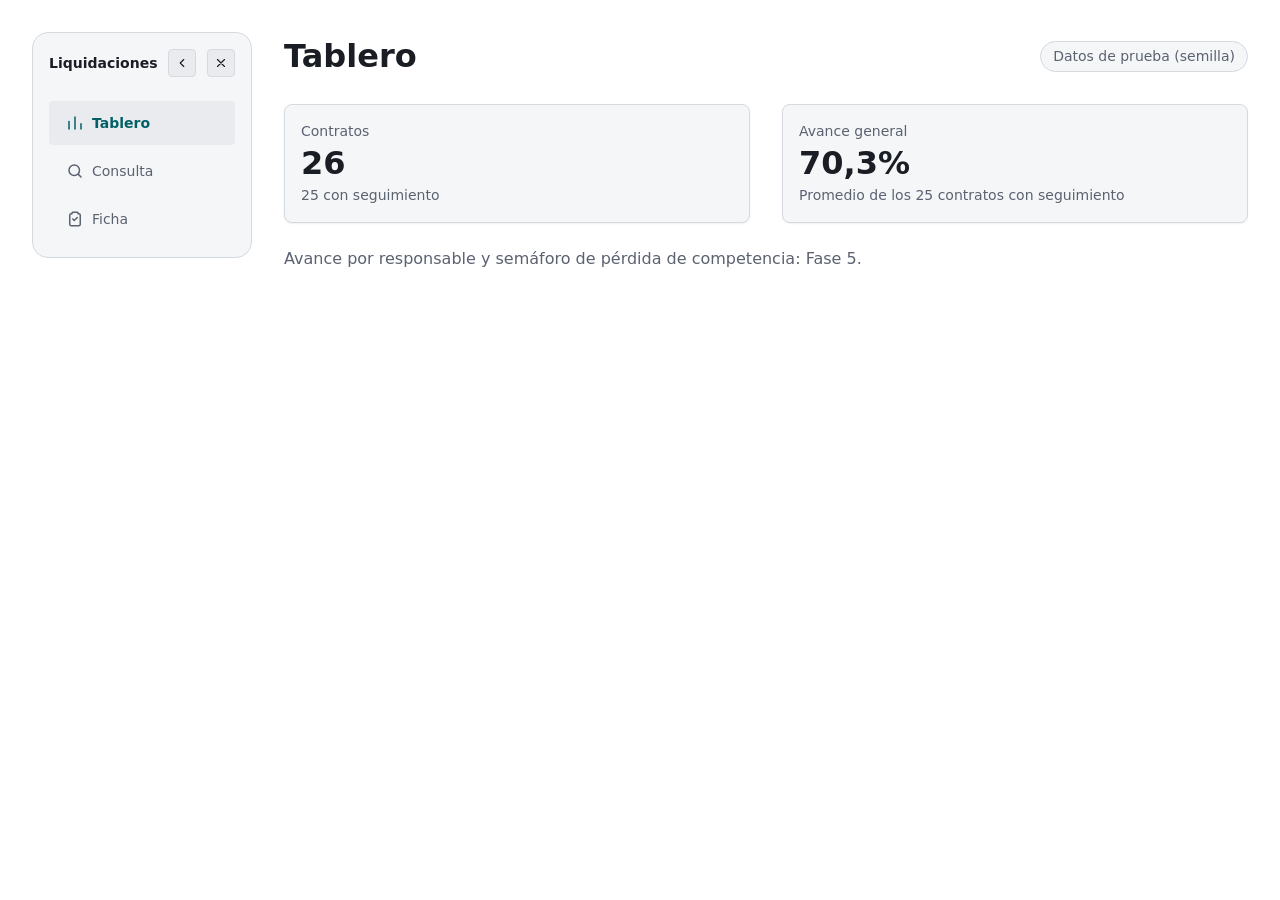
==== src/index.html @ 9b4ebb6b "Liquidaciones_ESAP: phase 4 - editable contract sheet (steps, alerts, dates, log, undo toasts, autos" ====
<!doctype html>
<html lang="es">
<head>
<meta charset="utf-8">
<meta name="viewport" content="width=device-width, initial-scale=1">
<title>Liquidaciones ESAP</title>
<link rel="icon" href="data:,">
<!-- Tokens base (siempre los 3) + estilo activo + tokens de componente -->
<link rel="stylesheet" href="tokens/primitive.css">
<link rel="stylesheet" href="tokens/semantic.css">
<link rel="stylesheet" href="tokens/accessibility.css">
<link id="style-link" rel="stylesheet" href="styles/minimalista-corporativo.css">
<link rel="stylesheet" href="components/sidebar/sidebar.tokens.css">
<link rel="stylesheet" href="components/button/button.tokens.css">
<link rel="stylesheet" href="components/toast/toast.tokens.css">
<link rel="stylesheet" href="components/dropdown/dropdown.tokens.css">
<link rel="stylesheet" href="components/stepper/stepper.tokens.css">
<link rel="stylesheet" href="components/datepicker/datepicker.tokens.css">
<link rel="stylesheet" href="styles/app.css">
<script type="module" src="js/app.js"></script>
</head>
<body>
<div class="app">
  <ds-sidebar brand="Liquidaciones">
    <a href="#/tablero" data-route="tablero"><svg viewBox="0 0 24 24" fill="none" stroke="currentColor" stroke-width="2" stroke-linecap="round" stroke-linejoin="round" aria-hidden="true"><path d="M4 20V10M12 20V4M20 20v-7"/></svg>Tablero</a>
    <a href="#/consulta" data-route="consulta"><svg viewBox="0 0 24 24" fill="none" stroke="currentColor" stroke-width="2" stroke-linecap="round" stroke-linejoin="round" aria-hidden="true"><circle cx="11" cy="11" r="7"/><path d="M20 20l-3.5-3.5"/></svg>Consulta</a>
    <a href="#/ficha" data-route="ficha"><svg viewBox="0 0 24 24" fill="none" stroke="currentColor" stroke-width="2" stroke-linecap="round" stroke-linejoin="round" aria-hidden="true"><path d="M9 3h6a1 1 0 0 1 1 1v1h1a2 2 0 0 1 2 2v12a2 2 0 0 1-2 2H7a2 2 0 0 1-2-2V7a2 2 0 0 1 2-2h1V4a1 1 0 0 1 1-1z"/><path d="M9 12l2 2 4-4"/></svg>Ficha</a>
  </ds-sidebar>
  <main class="main">
    <header class="page-head">
      <h1 id="page-title">Liquidaciones ESAP</h1>
      <span class="badge" id="data-source" title="Origen de los datos mostrados"></span>
    </header>
    <section id="view" aria-live="polite"></section>
  </main>
</div>
<div class="toast-stack" id="toast-stack"></div>
</body>
</html>
---- src/tokens/primitive.css ----
/**
 * Tokens PRIMITIVE — únicos valores crudos (px/rem) de Spacing, Layout y Motion.
 * Nada fuera de este archivo escribe un número sin token (docs/05_BACKEND.md §1.1).
 * Fuente: docs/referencias/Sistema_Espaciado_UI_Metodologia_Maestra.md §1.2 (Spacing)
 *         docs/referencias/Sistema_Maquetado_UI_Layout_System.md §4.1 / §19 (Layout)
 * Motion no viene de ningún .md de referencia (ninguno lo cubre) — agregado en
 * la auditoría de la Fase 6 al encontrar transiciones/transforms sin token en
 * button.core.js (docs/05_BACKEND.md §10).
 */
:root {
  /* Spacing — escala base 4/8px */
  --space-0: 0;
  --space-1: 0.25rem;  /* 4px */
  --space-2: 0.5rem;   /* 8px */
  --space-3: 0.75rem;  /* 12px */
  --space-4: 1rem;     /* 16px */
  --space-5: 1.5rem;   /* 24px */
  --space-6: 2rem;     /* 32px */
  --space-7: 2.5rem;   /* 40px */
  --space-8: 3rem;     /* 48px */
  --space-9: 4rem;     /* 64px */
  --space-10: 5rem;    /* 80px */
  --space-11: 6rem;    /* 96px */
  --space-12: 8rem;    /* 128px */

  /* Layout — containers */
  --container-xs: 480px;
  --container-sm: 640px;
  --container-md: 768px;
  --container-lg: 1024px;
  --container-xl: 1280px;
  --container-2xl: 1440px;
  --container-fluid: 100%;

  /* Layout — pila de apilamiento (z-index) */
  --layer-base: 0;
  --layer-sticky: 100;
  --layer-dropdown: 200;
  --layer-drawer: 300;
  --layer-modal: 400;
  --layer-toast: 500;

  /* Motion — duración/easing de transición y transforms de interacción,
     estructural (igual en los 3 estilos, no es parte de la capa visual) */
  --motion-duration-fast: 150ms;
  --motion-duration-slow: 250ms;  /* transición de layout (ej. colapso de un panel), no de feedback de interacción — agregada en la Fase 11 al portar Stepper */
  --motion-easing-standard: ease;
  --transform-hover-lift: translateY(-2px);
  --transform-active-press: scale(.97);
}

/*
 * Accesibilidad de movimiento: si la persona pidió menos movimiento en el
 * sistema operativo, los transforms de interacción se anulan (la duración
 * también baja a un valor casi nulo, no se elimina la transición completa
 * para no romper que otras propiedades sigan animando color/sombra).
 */
@media (prefers-reduced-motion: reduce) {
  :root {
    --motion-duration-fast: 1ms;
    --motion-duration-slow: 1ms;
    --transform-hover-lift: none;
    --transform-active-press: none;
  }
}

/*
 * Breakpoints de referencia (NO son custom properties — ver docs/05_BACKEND.md §5:
 * var() no funciona dentro de la condición de un @media):
 *   sm = 640px · md = 768px · lg = 1024px · xl = 1280px · 2xl = 1440px
 */
---- src/tokens/accessibility.css ----
/**
 * Tokens ACCESSIBILITY — mínimos compartidos por Spacing y Layout.
 * Fuente: docs/referencias/Sistema_Espaciado_UI_Metodologia_Maestra.md §6.1 / §6.2 / §6.3.
 */
:root {
  --target-size-min: 1.5rem;      /* 24px — WCAG 2.2 AA (Minimum) */
  --target-size-comfort: 2.75rem; /* 44px — WCAG AAA (Enhanced) */

  --interactive-gap-min: 0.5rem;  /* 8px */
  --interactive-gap: 0.75rem;     /* 12px */

  --focus-offset-sm: 0.125rem;    /* 2px */
  --focus-offset-md: 0.25rem;     /* 4px */
}
---- src/styles/minimalista-corporativo.css ----
/**
 * Estilo: Minimalista-corporativo.
 * Capa de tokens VISUALES (Fase 3) — no toca el Core (Fase 2) ni los tokens
 * estructurales (docs/05_BACKEND.md). Redefine el mismo set semántico que
 * los otros 2 estilos; se activa cargando este archivo en vez de otro.
 * Contraste verificado (docs/05_BACKEND.md §7): texto normal 16.88:1 sobre
 * --color-bg y 15.61:1 sobre --color-surface (ambos ≥ 7:1 AAA).
 */
:root {
  /* Color */
  --color-bg: #FFFFFF;
  --color-surface: #F5F6F8;
  --color-surface-alt: #E9EBEF;
  --color-border: #D5D9E0;
  --color-text: #1A1D23;
  --color-text-muted: #5B6270;
  /* Oscurecido de #03787c a #026064 en la auditoría Fase 6 — el original
     daba 5.27:1 con accent-text blanco (pasa AA 4.5:1, no pasa nuestro
     propio umbral de 7:1, 05_BACKEND.md §7). #026064 da 7.34:1. */
  --color-accent: #026064;
  --color-accent-text: #FFFFFF;
  --color-focus: #026064;

  /* Tipografía */
  --font-family-base: Inter, system-ui, sans-serif;
  --font-family-heading: Inter, system-ui, sans-serif;
  --font-size-sm: 0.875rem;
  --font-size-md: 1rem;
  --font-size-lg: 1.25rem;
  --font-size-xl: 2rem;
  --font-weight-regular: 400;
  --font-weight-medium: 500;
  --font-weight-bold: 700;
  --line-height-base: 1.5;

  /* Radios — chicos, formales */
  --radius-sm: 4px;
  --radius-md: 8px;
  --radius-lg: 16px;
  --radius-full: 9999px;

  /* Sombras — planas, sutiles */
  --shadow-sm: 0 1px 2px rgba(0, 0, 0, .06);
  --shadow-md: 0 4px 12px rgba(0, 0, 0, .08);
  --shadow-lg: 0 12px 32px rgba(0, 0, 0, .12);

  /* Glass — no aplica en este estilo */
  --surface-blur: 0;
}
---- src/components/sidebar/sidebar.tokens.css ----
/**
 * Tokens de componente — Sidebar (docs/05_BACKEND.md §1.3).
 * Capa ESTRUCTURAL — var() sobre tokens/semantic.css, salvo un grupo de
 * dimensiones propias del componente sin equivalente en la escala
 * compartida (mismo criterio que --toast-max-width de la Fase 10):
 * --sidebar-width-expanded/collapsed y los tamaños de ícono. Nombrados por
 * los 2 estados reales que este componente porta (expandido/colapsado),
 * no como el ejemplo ilustrativo `sidebar-width-sm/md/lg` que aparece en
 * §1.3 — este Sidebar no tiene 3 anchos, tiene 2 estados con un ancho cada
 * uno. El color/blur/sombra vienen de la capa VISUAL (src/styles/*.css) vía
 * sidebar.core.js, igual que el resto de los componentes.
 */
:root {
  --sidebar-width-expanded: 220px;
  --sidebar-width-collapsed: 72px;

  --sidebar-icon-button-size: 28px;
  --sidebar-icon-button-icon-size: 14px;
  --sidebar-link-icon-size: 18px;

  --sidebar-padding: var(--spacing-stack-md);
  --sidebar-padding-inline-collapsed: var(--spacing-inline-sm);
  --sidebar-gap: var(--spacing-group);

  --sidebar-links-gap: var(--spacing-inline-xs);
  --sidebar-link-gap: var(--spacing-inline-sm);
  --sidebar-link-padding-inline: var(--spacing-inline-md);
  --sidebar-link-padding-block: var(--spacing-inline-sm);
}
---- src/components/button/button.tokens.css ----
/**
 * Tokens de componente — Button (docs/05_BACKEND.md §1.3).
 * Capa ESTRUCTURAL (spacing) — todo valor es var() sobre tokens/semantic.css
 * o tokens/primitive.css, ninguno crudo. El radio/color/sombra del botón
 * vienen directo de la capa VISUAL (src/styles/*.css), no de este archivo
 * (docs/05_BACKEND.md §3: dos cadenas de consumo distintas, estructural y
 * visual, que button.core.js combina).
 *
 * Density (Espaciado §3.3, agregado en la auditoría Fase 6): 3 variantes,
 * activadas con el atributo `density` en <ds-button> (compact/comfortable;
 * sin atributo = Default). No son los mismos px del ejemplo de Button del
 * .md de Espaciado (12/6/8, 16/8/8, 20/12/8) porque 6px y 20px no existen en
 * nuestra escala de --space-*; se ajustó al token más cercano antes que
 * introducir un valor crudo nuevo (Regla maestra 1: token antes que valor).
 */
:root {
  --button-padding-inline: var(--space-4);
  --button-padding-block: var(--space-2);
  --button-content-gap: var(--space-2);

  --button-padding-inline-compact: var(--space-3);
  --button-padding-block-compact: var(--space-1);
  --button-content-gap-compact: var(--space-2);

  --button-padding-inline-comfortable: var(--space-5);
  --button-padding-block-comfortable: var(--space-3);
  --button-content-gap-comfortable: var(--space-2);
}
---- src/components/toast/toast.tokens.css ----
/**
 * Tokens de componente — Toast (docs/05_BACKEND.md §1.3).
 * Capa ESTRUCTURAL (spacing) — todo valor es var() sobre tokens/semantic.css,
 * salvo --toast-max-width: dimensión propia del componente, sin equivalente
 * en primitive/semantic (--container-* son anchos de página/región, no de
 * una tarjeta flotante) — mismo criterio que la familia Motion agregada en
 * la Fase 6 (docs/05_BACKEND.md §10): un valor nuevo documentado en vez de
 * forzar un token que no representa lo mismo. El color/blur/sombra vienen
 * de la capa VISUAL (src/styles/*.css) vía toast.core.js, igual que Button
 * (docs/05_BACKEND.md §3: dos cadenas de consumo distintas).
 */
:root {
  --toast-padding-inline: var(--spacing-section-sm);
  --toast-padding-block: var(--spacing-inline-md);
  --toast-content-gap: var(--spacing-group);
  --toast-actions-gap: var(--spacing-inline-xs);
  --toast-max-width: 420px;
}
---- src/components/dropdown/dropdown.tokens.css ----
/**
 * Tokens de componente — Dropdown (docs/05_BACKEND.md §1.3).
 * Capa ESTRUCTURAL — var() sobre tokens/semantic.css/primitive.css, salvo
 * --dropdown-panel-max-height: dimensión propia del componente, sin
 * equivalente en la escala compartida (mismo criterio que --toast-max-width
 * de la Fase 10). El color/blur/sombra vienen de la capa VISUAL
 * (src/styles/*.css) vía dropdown.core.js, igual que Button/Toast/Stepper.
 */
:root {
  --dropdown-trigger-padding-inline: var(--spacing-inline-md);
  --dropdown-trigger-padding-block: var(--spacing-inline-sm);
  --dropdown-trigger-gap: var(--spacing-inline-sm);

  --dropdown-panel-padding: var(--spacing-inline-xs);
  --dropdown-panel-max-height: 240px;

  --dropdown-option-padding-inline: var(--spacing-inline-sm);
  --dropdown-option-padding-block: var(--spacing-inline-xs);
}
---- src/components/stepper/stepper.tokens.css ----
/**
 * Tokens de componente — Stepper (docs/05_BACKEND.md §1.3).
 * Compartidos por <ds-stepper> y <ds-step> (ver stepper.core.js — viven en
 * un mismo archivo/carpeta a propósito, son un par inseparable).
 *
 * Capa ESTRUCTURAL — var() sobre tokens/semantic.css o primitive.css, salvo
 * 2 valores propios del componente sin equivalente en la escala compartida
 * (mismo criterio que --toast-max-width de la Fase 10):
 * --stepper-circle-size (diámetro decorativo, no es un --target-size-* de
 * accesibilidad: el header completo es el objetivo interactivo, no el
 * círculo) y --stepper-indent (sangría del panel, constante visual).
 *
 * --stepper-connector-left es una FÓRMULA (Fase 16, corrige un defecto de la
 * Fase 11): el centro de la línea punteada cae en el centro del círculo =
 * relleno del header + su borde (1px) + el borde del círculo (1px) + medio
 * círculo − media línea. El valor fijo anterior (14px, ajustado a ojo) la
 * dejaba ~10px a la izquierda. Los bordes de 1px son los de stepper.core.js;
 * el paso current (borde de 2px) suma 1px allí mismo.
 */
:root {
  --stepper-circle-size: 36px;
  --stepper-indent: 48px;
  --stepper-connector-width: var(--space-2);   /* 8px */
  --stepper-connector-left: calc(var(--stepper-header-padding) + 2px + var(--stepper-circle-size) / 2 - var(--stepper-connector-width) / 2);
  --stepper-connector-bottom: var(--space-1);  /* 4px */

  --stepper-header-padding: var(--spacing-inline-sm);
  --stepper-header-gap: var(--spacing-inline-md);

  --stepper-panel-gap: var(--spacing-stack-md);
  --stepper-panel-padding-block-start: var(--spacing-stack-sm);
  --stepper-panel-padding-inline: var(--spacing-inline-xs);
  --stepper-panel-padding-block-end: var(--spacing-section-sm);
}
---- src/components/datepicker/datepicker.tokens.css ----
/**
 * Tokens de componente — Datepicker (docs/05_BACKEND.md §1.3).
 * Capa ESTRUCTURAL — var() sobre tokens/semantic.css/primitive.css, salvo
 * --datepicker-panel-width: dimensión propia del componente, sin
 * equivalente en la escala compartida (mismo criterio que
 * --toast-max-width de la Fase 10 y --dropdown-panel-max-height de la
 * Fase 12) y --datepicker-nav-btn-size (decorativo, no es un
 * --target-size-* de accesibilidad). El color/blur/sombra vienen de la capa
 * VISUAL (src/styles/*.css) vía datepicker.core.js, igual que el resto.
 */
:root {
  --datepicker-trigger-padding-inline: var(--spacing-inline-md);
  --datepicker-trigger-padding-block: var(--spacing-inline-sm);
  --datepicker-trigger-gap: var(--spacing-inline-sm);

  --datepicker-panel-padding: var(--spacing-inline-sm);
  --datepicker-panel-width: 280px;

  --datepicker-nav-gap: var(--spacing-inline-sm);
  --datepicker-nav-margin-block-end: var(--spacing-inline-sm);
  --datepicker-nav-btn-size: 28px;

  --datepicker-grid-gap: var(--space-1);
  --datepicker-weekdays-margin-block-end: var(--space-1);
}
---- src/styles/app.css ----
/**
 * Layout y piezas propias de la app. Solo consume tokens del sistema
 * (nunca valores de color propios): cambiar de estilo = cambiar el <link>.
 */
*, *::before, *::after { box-sizing: border-box; }

/* Tokens propios de la app: colores de estado (el estilo no los define).
   Texto/fondo con contraste >= 7:1, mismo umbral del sistema (verificado en validar_app.py). */
:root {
  --status-ok-text: #14532D;      --status-ok-bg: #E7F3EC;
  --status-warn-text: #6B3E00;    --status-warn-bg: #FCF1DE;
  --status-danger-text: #7F1D1D;  --status-danger-bg: #FCE8E8;
}

/* [hidden] debe ganarle al display de los componentes (:host { display: ... }) */
[hidden] { display: none !important; }

body {
  margin: 0;
  background: var(--color-bg);
  color: var(--color-text);
  font-family: var(--font-family-base);
  font-size: var(--font-size-md);
  line-height: var(--line-height-base);
}

a { color: var(--color-accent); }

/* Layout Sidebar | Main (lo decide quien monta la Sidebar, no el Core) */
.app {
  display: flex;
  gap: var(--spacing-section-sm);
  align-items: flex-start;
  min-height: 100vh;
  padding: var(--grid-gutter);
}
/* El host de <ds-sidebar> es display:contents: la posición se aplica a su parte interna */
.app ds-sidebar::part(sidebar) { position: sticky; top: var(--grid-gutter); }

/* Íconos de los enlaces: `::slotted(a) svg` del Core no es un selector válido
   (::slotted no admite descendientes), así que el tamaño se fija en el light DOM */
ds-sidebar > a > svg {
  width: var(--sidebar-link-icon-size);
  height: var(--sidebar-link-icon-size);
  flex-shrink: 0;
}
/* Enlaces en gris (la regla global de <a> pisaría el color del Core) y el activo
   con el color de acento (el Core usa un token que este estilo no define) */
ds-sidebar > a { color: var(--color-text-muted); }
ds-sidebar > a:hover { color: var(--color-text); }
ds-sidebar > a[aria-current="page"] {
  color: var(--color-accent);
  font-weight: var(--font-weight-bold);
}

.main {
  flex: 1;
  min-width: 0;
  max-width: var(--layout-standard);
}

.page-head {
  display: flex;
  flex-wrap: wrap;
  align-items: center;
  justify-content: space-between;
  gap: var(--spacing-inline-md);
  margin-bottom: var(--spacing-group);
}
.page-head h1 {
  margin: 0;
  font-family: var(--font-family-heading);
  font-size: var(--font-size-xl);
  font-weight: var(--font-weight-bold);
}

.badge {
  font-size: var(--font-size-sm);
  color: var(--color-text-muted);
  background: var(--color-surface);
  border: 1px solid var(--color-border);
  border-radius: var(--radius-full);
  padding: var(--space-1) var(--space-3);
}

.muted { color: var(--color-text-muted); }

/* Tarjetas */
.card {
  background: var(--color-surface);
  border: 1px solid var(--color-border);
  border-radius: var(--radius-md);
  box-shadow: var(--shadow-sm);
  padding: var(--spacing-stack-md);
}
.card-title { margin: 0; font-size: var(--font-size-lg); }
.empty { text-align: center; color: var(--color-text-muted); }

/* KPI */
.kpi-row {
  display: grid;
  grid-template-columns: repeat(auto-fit, minmax(220px, 1fr));
  gap: var(--grid-gutter);
  margin-bottom: var(--spacing-group);
}
.kpi { display: flex; flex-direction: column; gap: var(--space-1); }
.kpi-label { font-size: var(--font-size-sm); color: var(--color-text-muted); }
.kpi-value { font-size: var(--font-size-xl); font-weight: var(--font-weight-bold); line-height: 1.1; }
.kpi-note { font-size: var(--font-size-sm); color: var(--color-text-muted); }

/* Lista de contratos */
.list { list-style: none; margin: 0; padding: 0; }
.list li + li { border-top: 1px solid var(--color-border); }
.list-link {
  display: grid;
  grid-template-columns: minmax(9rem, auto) 1fr auto;
  gap: var(--spacing-inline-md);
  align-items: baseline;
  padding: var(--spacing-stack-sm) var(--spacing-stack-md);
  color: inherit;
  text-decoration: none;
}
.list-link:hover { background: var(--color-surface-alt); }
.list-link:focus-visible { outline: 2px solid var(--color-focus); outline-offset: -2px; }
.list-main { font-weight: var(--font-weight-medium); }
.list-sub { color: var(--color-text-muted); overflow: hidden; text-overflow: ellipsis; white-space: nowrap; }
.list-end {
  display: flex;
  align-items: center;
  gap: var(--spacing-inline-sm);
  font-variant-numeric: tabular-nums;
}
.list-pct { min-width: 3.5rem; text-align: right; }
.list-meta {
  display: block;
  font-size: var(--font-size-sm);
  color: var(--color-text-muted);
}

/* Chip de estado */
.chip {
  font-size: var(--font-size-sm);
  font-weight: var(--font-weight-medium);
  border-radius: var(--radius-full);
  padding: 0 var(--space-3);
  white-space: nowrap;
  background: var(--color-surface-alt);
  color: var(--color-text);
}
.chip[data-status="cerrado"] { background: var(--status-ok-bg); color: var(--status-ok-text); }
.chip[data-status="paralizado"] { background: var(--status-danger-bg); color: var(--status-danger-text); }
.chip[data-status="en-tramite"] { background: var(--status-warn-bg); color: var(--status-warn-text); }
.chip[data-status="sin-seguimiento"] { color: var(--color-text-muted); }

/* Filtros de la consulta */
.filters {
  display: grid;
  grid-template-columns: 2fr 1.5fr 1fr;
  gap: var(--grid-gutter);
  align-items: end;
  margin-bottom: var(--spacing-stack-md);
}
.field { display: flex; flex-direction: column; gap: var(--space-1); min-width: 0; }
.field-label { font-size: var(--font-size-sm); color: var(--color-text-muted); font-weight: var(--font-weight-medium); }
.field input {
  font: inherit;
  color: var(--color-text);
  background: var(--color-bg);
  border: 1px solid var(--color-border);
  border-radius: var(--radius-sm);
  padding: var(--spacing-inline-sm) var(--spacing-inline-md);
  min-height: var(--target-size-comfort);
}
.field input:focus-visible { outline: 2px solid var(--color-focus); outline-offset: 1px; }
.field ds-dropdown {
  background: var(--color-bg);
  border: 1px solid var(--color-border);
  border-radius: var(--radius-sm);
}
.result-bar {
  display: flex;
  align-items: center;
  justify-content: space-between;
  gap: var(--spacing-inline-md);
  margin-bottom: var(--spacing-stack-xs);
}
.result-bar p { margin: var(--spacing-stack-xs) 0; }

/* Datos de la ficha */
.facts {
  display: grid;
  grid-template-columns: repeat(auto-fit, minmax(180px, 1fr));
  gap: var(--spacing-stack-md);
  margin: var(--spacing-group) 0 0;
}
.facts dt { font-size: var(--font-size-sm); color: var(--color-text-muted); }
.facts dd { margin: 0; font-weight: var(--font-weight-medium); }

/* Ficha */
.ficha { display: flex; flex-direction: column; gap: var(--grid-gutter); }
.ficha-title {
  display: flex;
  flex-wrap: wrap;
  justify-content: space-between;
  align-items: flex-start;
  gap: var(--spacing-inline-md);
}
.ficha-title .muted { margin: var(--space-1) 0 0; }
.summary { display: flex; align-items: center; gap: var(--spacing-inline-sm); }
.summary-pct { color: var(--color-text-muted); }
.summary-pct strong { color: var(--color-text); font-size: var(--font-size-lg); }
.section-title { margin: 0 0 var(--spacing-stack-sm); font-size: var(--font-size-md); }
.date-grid {
  display: grid;
  grid-template-columns: repeat(auto-fit, minmax(220px, 1fr));
  gap: var(--grid-gutter);
}
.field ds-datepicker {
  background: var(--color-bg);
  border: 1px solid var(--color-border);
  border-radius: var(--radius-sm);
}
.ficha-cols {
  display: grid;
  grid-template-columns: 3fr 2fr;
  gap: var(--grid-gutter);
  align-items: start;
}
.hint { margin: 0 0 var(--spacing-stack-xs); font-size: var(--font-size-sm); }
/* Todo paso se puede marcar: el Core pone cursor:default en los pendientes */
.steps ds-step::part(header) { cursor: pointer; }
.step-note { margin: 0; display: flex; flex-wrap: wrap; align-items: center; gap: var(--spacing-inline-sm); font-size: var(--font-size-sm); }

/* Alertas */
.checks { display: flex; flex-direction: column; gap: var(--spacing-stack-xs); }
.check {
  display: flex;
  gap: var(--spacing-inline-sm);
  align-items: flex-start;
  min-height: var(--target-size-min);
  cursor: pointer;
  font-size: var(--font-size-sm);
}
.check input { width: 1.125rem; height: 1.125rem; margin-top: 0.15rem; accent-color: var(--color-accent); flex-shrink: 0; }

/* Bitácora */
.log-form {
  display: grid;
  grid-template-columns: 200px 1fr auto;
  gap: var(--grid-gutter);
  align-items: end;
  margin-bottom: var(--spacing-stack-md);
}
.field textarea {
  font: inherit;
  color: var(--color-text);
  background: var(--color-bg);
  border: 1px solid var(--color-border);
  border-radius: var(--radius-sm);
  padding: var(--spacing-inline-sm) var(--spacing-inline-md);
  min-height: var(--target-size-comfort);
  resize: vertical;
}
.field textarea:focus-visible { outline: 2px solid var(--color-focus); outline-offset: 1px; }
.log { list-style: none; margin: 0; padding: 0; }
.log li {
  display: grid;
  grid-template-columns: 8rem 1fr auto;
  gap: var(--spacing-inline-md);
  padding: var(--spacing-stack-sm) 0;
  border-top: 1px solid var(--color-border);
}
.log-date { font-size: var(--font-size-sm); color: var(--color-text-muted); font-variant-numeric: tabular-nums; }
.log-text { margin: 0; }
.log-origin { font-size: var(--font-size-sm); color: var(--color-text-muted); }
.log li[data-origin="app"] .log-origin { color: var(--color-accent); font-weight: var(--font-weight-medium); }

/* Avisos: la pila la posiciona la app, no el Core */
.toast-stack {
  position: fixed;
  right: var(--grid-gutter);
  bottom: var(--grid-gutter);
  display: flex;
  flex-direction: column;
  gap: var(--spacing-stack-xs);
  z-index: 10;
}

/* Móvil: la Sidebar pasa a barra horizontal (mismo corte que sidebar.core.js) */
@media (max-width: 768px) {
  :root { --sidebar-link-padding-inline: var(--spacing-inline-sm); }
  .app { flex-direction: column; align-items: stretch; gap: var(--spacing-group); }
  .app ds-sidebar::part(sidebar) { position: static; }
  /* Enlaces en su propia fila, uno al lado del otro */
  .app ds-sidebar::part(links) { flex-basis: 100%; }
  .list-link { grid-template-columns: 1fr auto; }
  .list-sub { grid-column: 1 / -1; grid-row: 2; white-space: normal; }
  .filters { grid-template-columns: 1fr; }
  .ficha-cols { grid-template-columns: 1fr; }
  .log-form { grid-template-columns: 1fr; }
  .log li { grid-template-columns: 1fr auto; }
  .log-text { grid-column: 1 / -1; grid-row: 2; }
}
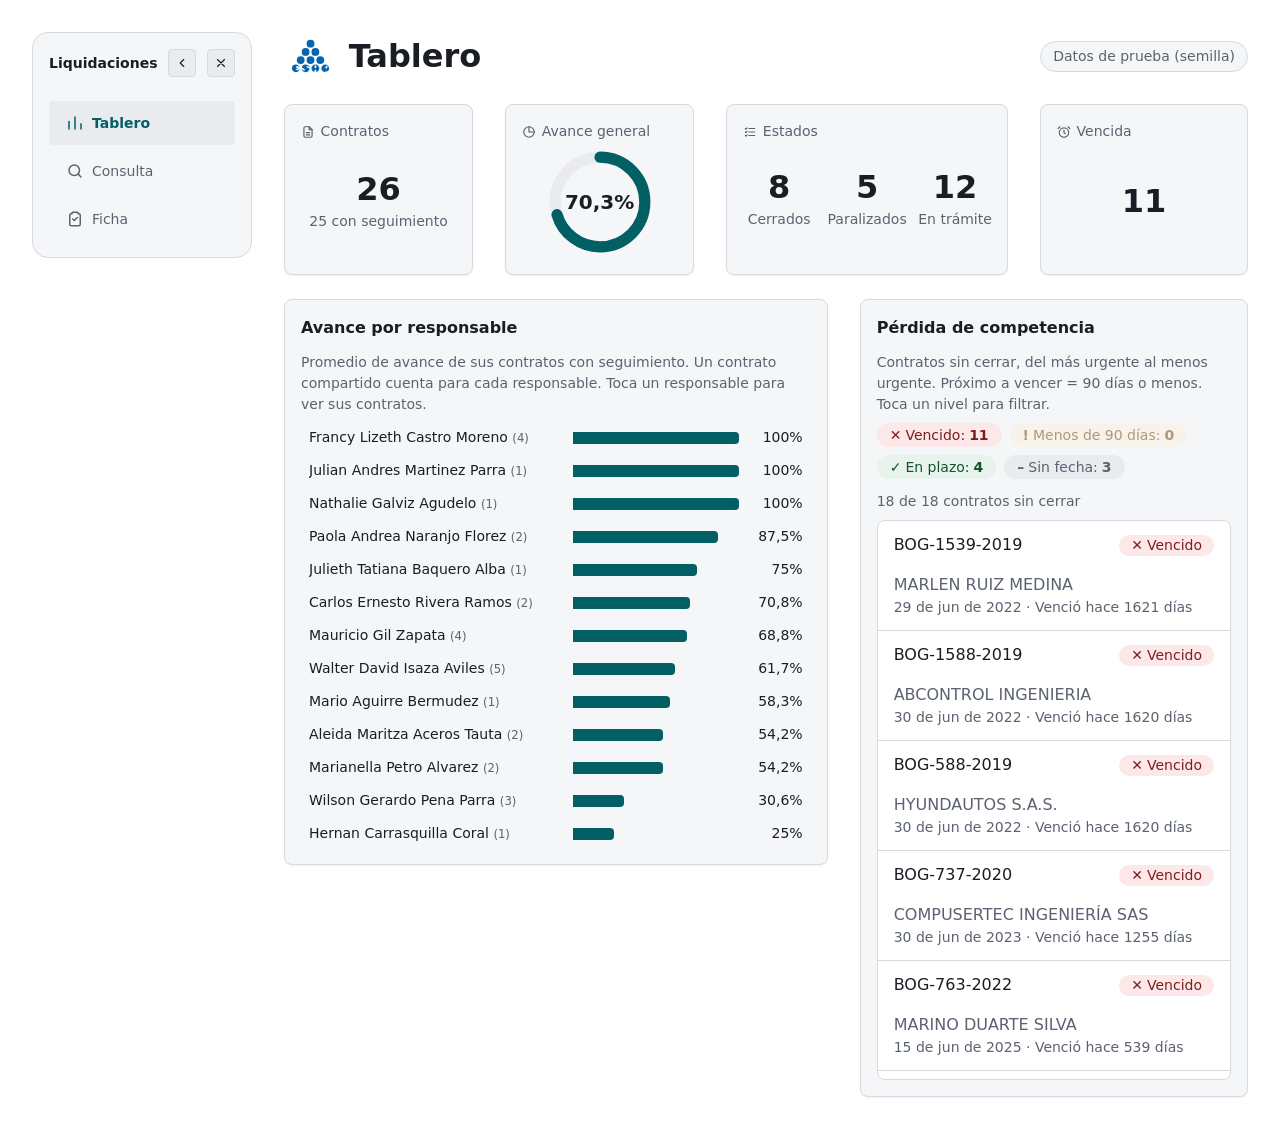
==== commit e933b513: "Liquidaciones_ESAP: ESAP symbol next to the page title, per brand kit size and clear-space rules (br" ====
--- a/src/index.html
+++ b/src/index.html
@@ -28,7 +28,11 @@
   </ds-sidebar>
   <main class="main">
     <header class="page-head">
-      <h1 id="page-title">Liquidaciones ESAP</h1>
+      <div class="page-brand">
+        <!-- Símbolo ESAP, versión color (Kit_Marca_ESAP/kit/logos): fondo blanco permitido, mínimo 32 px en pantalla -->
+        <img class="brand-symbol" src="assets/esap_logo_simbolo_color.svg" alt="ESAP" width="53" height="48">
+        <h1 id="page-title">Liquidaciones ESAP</h1>
+      </div>
       <span class="badge" id="data-source" title="Origen de los datos mostrados"></span>
     </header>
     <section id="view" aria-live="polite"></section>
--- a/src/styles/app.css
+++ b/src/styles/app.css
@@ -10,6 +10,9 @@
   --status-ok-text: #14532D;      --status-ok-bg: #E7F3EC;
   --status-warn-text: #6B3E00;    --status-warn-bg: #FCF1DE;
   --status-danger-text: #7F1D1D;  --status-danger-bg: #FCE8E8;
+  /* Fondo de hover: azul 10 % ("azulClaro") de la marca ESAP (Kit_Marca_ESAP/kit/marca.json).
+     Sobre él el texto va en --color-text (14,6:1); el acento (6,35:1) no llega a 7:1. */
+  --color-hover: #E6F0F7;
 }
 
 /* [hidden] debe ganarle al display de los componentes (:host { display: ... }) */
@@ -47,7 +50,10 @@
 /* Enlaces en gris (la regla global de <a> pisaría el color del Core) y el activo
    con el color de acento (el Core usa un token que este estilo no define) */
 ds-sidebar > a { color: var(--color-text-muted); }
-ds-sidebar > a:hover { color: var(--color-text); }
+ds-sidebar > a:hover { color: var(--color-text); background: var(--color-hover); }
+/* Pasos de la ficha: hover azul claro y etiqueta en color de texto */
+.steps ds-step::part(header):hover { background: var(--color-hover); }
+.steps ds-step:hover::part(label) { color: var(--color-text); }
 ds-sidebar > a[aria-current="page"] {
   color: var(--color-accent);
   font-weight: var(--font-weight-bold);
@@ -67,6 +73,11 @@
   gap: var(--spacing-inline-md);
   margin-bottom: var(--spacing-group);
 }
+/* Símbolo ESAP a la izquierda del título: el SVG trae margen interno (el dibujo ocupa ~68 % del
+   alto), así que 48 px de archivo dejan el dibujo a la altura del título (mínimo de marca: 32 px).
+   Ancho proporcional (nunca deformar) y 12 px de separación, más que el área de protección (≈ 7,8 px) */
+.page-brand { display: flex; align-items: center; gap: 12px; min-width: 0; }
+.brand-symbol { height: 48px; width: auto; flex-shrink: 0; }
 .page-head h1 {
   margin: 0;
   font-family: var(--font-family-heading);
@@ -104,9 +115,103 @@
   margin-bottom: var(--spacing-group);
 }
 .kpi { display: flex; flex-direction: column; gap: var(--space-1); }
-.kpi-label { font-size: var(--font-size-sm); color: var(--color-text-muted); }
+/* Cuerpo de la tarjeta: ocupa el alto bajo el título y centra su contenido en ambos ejes,
+   así todas las cifras quedan a la altura del centro del anillo de Avance general */
+.kpi-body {
+  flex: 1;
+  display: flex;
+  flex-direction: column;
+  align-items: center;
+  justify-content: center;
+  gap: var(--space-1);
+  text-align: center;
+}
+.kpi-label {
+  display: inline-flex;
+  align-items: center;
+  gap: 0.4em;
+  font-size: var(--font-size-sm);
+  color: var(--color-text-muted);
+}
+/* Ícono del título: mide 1em, así sigue la proporción del texto del título */
+.kpi-icon { width: 1em; height: 1em; flex-shrink: 0; }
+/* El título no se parte en dos líneas (el ícono quedaba centrado entre ambas) */
+.kpi-label { white-space: nowrap; }
+/* Título corto: si el título largo no cabe en la tarjeta (lo mide tablero.js con
+   ResizeObserver), se muestra la versión corta ("Vencida") en vez de "Competencia vencida" */
+.kpi-title-short { display: none; }
+.kpi-label.is-short .kpi-title-long {
+  position: absolute; width: 1px; height: 1px; overflow: hidden; clip-path: inset(50%); /* solo lector de pantalla */
+}
+.kpi-label.is-short .kpi-title-short { display: inline; }
 .kpi-value { font-size: var(--font-size-xl); font-weight: var(--font-weight-bold); line-height: 1.1; }
 .kpi-note { font-size: var(--font-size-sm); color: var(--color-text-muted); }
+/* Tarjeta Avance general: anillo de progreso con el valor al centro; la descripción va en un
+   mensaje flotante al pasar el cursor o al enfocar la tarjeta */
+.kpi-has-tip { position: relative; outline: none; }
+.kpi-has-tip:focus-visible { box-shadow: 0 0 0 2px var(--color-focus); }
+.ring { position: relative; width: 112px; height: 112px; align-self: center; }
+.ring svg { width: 100%; height: 100%; transform: rotate(-90deg); } /* el arco arranca arriba */
+.ring circle { fill: none; stroke-width: 10; }
+.ring-track { stroke: var(--color-surface-alt); }
+.ring-value {
+  stroke: var(--color-accent);
+  stroke-linecap: round;
+  stroke-dasharray: var(--c);
+  stroke-dashoffset: var(--c); /* vacío hasta que entra la animación */
+  transition: stroke-dashoffset 900ms cubic-bezier(.2, .7, .2, 1);
+}
+.ring.is-in .ring-value { stroke-dashoffset: calc(var(--c) * (1 - var(--p))); }
+.ring-label {
+  position: absolute;
+  inset: 0;
+  display: grid;
+  place-items: center;
+  font-size: var(--font-size-lg);
+}
+@media (prefers-reduced-motion: reduce) {
+  .ring-value { transition: none; }
+}
+.kpi-tip {
+  left: 50%;
+  bottom: calc(100% - var(--space-2));
+  transform: translateX(-50%);
+  width: max-content;
+  max-width: 240px;
+  text-align: center;
+  opacity: 0;
+  visibility: hidden;
+  transition: opacity var(--motion-duration-fast, .15s);
+}
+/* :focus (no solo :focus-visible) para que en el celular aparezca al tocar la tarjeta */
+.kpi-has-tip:hover .kpi-tip,
+.kpi-has-tip:focus .kpi-tip { opacity: 1; visibility: visible; }
+
+/* Tarjeta con varias cifras en fila: cada cifra queda al mismo nivel que la de las otras tarjetas */
+.kpi-split { flex-direction: row; align-items: center; gap: var(--spacing-inline-md); }
+.kpi-part .kpi-note { white-space: nowrap; }
+/* Solo en la tarjeta Estados: cada cifra centrada sobre su descripción */
+.kpi-part { align-items: center; text-align: center; }
+/* En escritorio, la tarjeta Estados (3 cifras) toma más ancho que las demás */
+@media (min-width: 1100px) {
+  /* Estados (3 cifras) más ancha; Competencia vencida un poco más para que su título quepa completo */
+  .kpi-row { grid-template-columns: 1fr 1fr 1.4fr 1.1fr; }
+}
+.kpi-part {
+  flex: 1;
+  min-width: 0;
+  display: flex;
+  flex-direction: column;
+  gap: var(--space-1);
+  margin: calc(-1 * var(--space-1)) calc(-1 * var(--space-1)) 0;
+  padding: var(--space-1);
+  border-radius: var(--radius-sm);
+  color: inherit;
+  text-decoration: none;
+}
+.kpi-part:hover { background: var(--color-hover); }
+.kpi-part:hover .kpi-note { color: var(--color-text); text-decoration: underline; }
+.kpi-part:focus-visible { outline: 2px solid var(--color-focus); outline-offset: 0; }
 
 /* Lista de contratos */
 .list { list-style: none; margin: 0; padding: 0; }
@@ -120,7 +225,8 @@
   color: inherit;
   text-decoration: none;
 }
-.list-link:hover { background: var(--color-surface-alt); }
+.list-link:hover { background: var(--color-hover); }
+.list-link:hover .list-sub, .list-link:hover .list-meta { color: var(--color-text); }
 .list-link:focus-visible { outline: 2px solid var(--color-focus); outline-offset: -2px; }
 .list-main { font-weight: var(--font-weight-medium); }
 .list-sub { color: var(--color-text-muted); overflow: hidden; text-overflow: ellipsis; white-space: nowrap; }
@@ -151,6 +257,13 @@
 .chip[data-status="paralizado"] { background: var(--status-danger-bg); color: var(--status-danger-text); }
 .chip[data-status="en-tramite"] { background: var(--status-warn-bg); color: var(--status-warn-text); }
 .chip[data-status="sin-seguimiento"] { color: var(--color-text-muted); }
+/* Píldoras de estado de igual ancho (el de la más larga, "Sin seguimiento") y texto centrado,
+   para que en la lista formen una columna pareja; en em para seguir el tamaño de la letra */
+.chip[data-status] {
+  display: inline-block;
+  width: 9.5em;
+  text-align: center;
+}
 
 /* Filtros de la consulta */
 .filters {
@@ -172,11 +285,19 @@
   min-height: var(--target-size-comfort);
 }
 .field input:focus-visible { outline: 2px solid var(--color-focus); outline-offset: 1px; }
-.field ds-dropdown {
+/* Desplegables y fechas con el mismo aspecto que la caja de texto: un solo borde fino,
+   fondo blanco, mismo relleno y altura (el disparador del Core trae fondo gris y borde propios) */
+.field ds-dropdown::part(trigger),
+.field ds-datepicker::part(trigger) {
   background: var(--color-bg);
   border: 1px solid var(--color-border);
   border-radius: var(--radius-sm);
-}
+  padding: var(--spacing-inline-sm) var(--spacing-inline-md);
+  min-height: var(--target-size-comfort);
+  font-size: var(--font-size-md);
+}
+.field ds-dropdown::part(trigger):focus-visible,
+.field ds-datepicker::part(trigger):focus-visible { outline: 2px solid var(--color-focus); outline-offset: 1px; }
 .result-bar {
   display: flex;
   align-items: center;
@@ -214,11 +335,6 @@
   display: grid;
   grid-template-columns: repeat(auto-fit, minmax(220px, 1fr));
   gap: var(--grid-gutter);
-}
-.field ds-datepicker {
-  background: var(--color-bg);
-  border: 1px solid var(--color-border);
-  border-radius: var(--radius-sm);
 }
 .ficha-cols {
   display: grid;
@@ -274,6 +390,108 @@
 .log-text { margin: 0; }
 .log-origin { font-size: var(--font-size-sm); color: var(--color-text-muted); }
 .log li[data-origin="app"] .log-origin { color: var(--color-accent); font-weight: var(--font-weight-medium); }
+/* Botón "Ver más / Ver menos" bajo la bitácora */
+.log-more { display: flex; justify-content: center; padding-top: var(--spacing-stack-sm); border-top: 1px solid var(--color-border); }
+.log-more:has(> [hidden]) { display: none; }
+
+/* Tablero */
+.dash-cols {
+  display: grid;
+  grid-template-columns: 7fr 5fr;
+  gap: var(--grid-gutter);
+  align-items: start;
+}
+.dash-cols > .card { position: relative; } /* ancla del tooltip */
+/* Semáforo en columna angosta: número + nivel arriba, contratista y días abajo (sin cortar texto) */
+.deadline-list .list-link { grid-template-columns: 1fr auto; }
+.deadline-list .list-sub { grid-column: 1 / -1; grid-row: 2; white-space: normal; }
+
+/* Barras horizontales: una serie, color de acento, extremo de dato redondeado */
+.bars { list-style: none; margin: 0; padding: 0; display: flex; flex-direction: column; gap: var(--space-1); }
+.bar-row {
+  display: grid;
+  grid-template-columns: minmax(0, 16rem) 1fr 3.5rem;
+  gap: var(--spacing-inline-sm);
+  align-items: center;
+  padding: var(--space-1) var(--space-2);
+  border-radius: var(--radius-sm);
+  outline: none;
+}
+.bar-row { cursor: pointer; }
+.bar-row:hover, .bar-row:focus-within { background: var(--color-hover); }
+.bar-link { color: var(--color-text); text-decoration: none; }
+.bar-row:hover .bar-link { text-decoration: underline; }
+.bar-row:hover .muted { color: var(--color-text); }
+.bar-link:focus-visible { outline: 2px solid var(--color-focus); outline-offset: 2px; border-radius: var(--radius-sm); }
+.bar-label { font-size: var(--font-size-sm); overflow: hidden; text-overflow: ellipsis; white-space: nowrap; }
+.bar-track { height: 12px; display: block; }
+.bar {
+  display: block;
+  height: 100%;
+  width: 0;
+  background: var(--color-accent);
+  border-radius: 0 4px 4px 0;
+  transition: width 600ms cubic-bezier(.2, .7, .2, 1);
+  transition-delay: calc(var(--i) * var(--stagger, 120ms));
+}
+.bars.is-in .bar { width: calc(var(--w) * 100%); }
+.bar-value { font-size: var(--font-size-sm); text-align: right; font-variant-numeric: tabular-nums; }
+@media (prefers-reduced-motion: reduce) {
+  .bar { transition: none; }
+}
+
+.tooltip {
+  position: absolute;
+  z-index: 5;
+  max-width: 280px;
+  padding: var(--space-2) var(--space-3);
+  font-size: var(--font-size-sm);
+  color: var(--color-bg);
+  background: var(--color-text);
+  border-radius: var(--radius-sm);
+  box-shadow: var(--shadow-md);
+  pointer-events: none;
+}
+
+/* Semáforo: color + ícono + texto (nunca solo color) */
+.levels { display: flex; flex-wrap: wrap; gap: var(--spacing-inline-sm); margin-bottom: var(--spacing-stack-sm); }
+.level {
+  display: inline-flex;
+  align-items: center;
+  gap: var(--space-1);
+  font-size: var(--font-size-sm);
+  border-radius: var(--radius-full);
+  padding: 0 var(--space-3);
+  white-space: nowrap;
+  background: var(--color-surface-alt);
+  color: var(--color-text);
+}
+.level-icon { font-weight: var(--font-weight-bold); }
+/* Chips de filtro del semáforo: botones con estado presionado */
+.level-filter {
+  font: inherit;
+  font-size: var(--font-size-sm);
+  min-height: var(--target-size-min);
+  border: 1px solid transparent;
+  cursor: pointer;
+  transition: box-shadow var(--motion-duration-fast, .15s), opacity var(--motion-duration-fast, .15s);
+}
+.level-filter:hover:not(:disabled) { border-color: currentColor; }
+.level-filter:focus-visible { outline: 2px solid var(--color-focus); outline-offset: 2px; }
+.level-filter[aria-pressed="true"] {
+  border-color: currentColor;
+  box-shadow: inset 0 0 0 1px currentColor;
+  font-weight: var(--font-weight-bold);
+}
+/* Con un filtro activo, los demás chips se atenúan */
+.levels:has([aria-pressed="true"]) .level-filter[aria-pressed="false"] { opacity: .6; }
+.level-filter:disabled { cursor: not-allowed; opacity: .5; }
+.deadline-count { margin: 0 0 var(--spacing-stack-xs); font-size: var(--font-size-sm); }
+.level[data-level="vencido"] { background: var(--status-danger-bg); color: var(--status-danger-text); }
+.level[data-level="proximo"] { background: var(--status-warn-bg); color: var(--status-warn-text); }
+.level[data-level="en-plazo"] { background: var(--status-ok-bg); color: var(--status-ok-text); }
+.level[data-level="sin-fecha"] { color: var(--color-text-muted); }
+.deadline-list { box-shadow: none; padding: 0; max-height: 560px; overflow-y: auto; background: var(--color-bg); }
 
 /* Avisos: la pila la posiciona la app, no el Core */
 .toast-stack {
@@ -297,6 +515,10 @@
   .list-sub { grid-column: 1 / -1; grid-row: 2; white-space: normal; }
   .filters { grid-template-columns: 1fr; }
   .ficha-cols { grid-template-columns: 1fr; }
+  .dash-cols { grid-template-columns: 1fr; }
+  .bar-row { grid-template-columns: 1fr 3.5rem; }
+  .bar-label { grid-column: 1 / -1; white-space: normal; }
+  .bar-track { grid-column: 1; }
   .log-form { grid-template-columns: 1fr; }
   .log li { grid-template-columns: 1fr auto; }
   .log-text { grid-column: 1 / -1; grid-row: 2; }
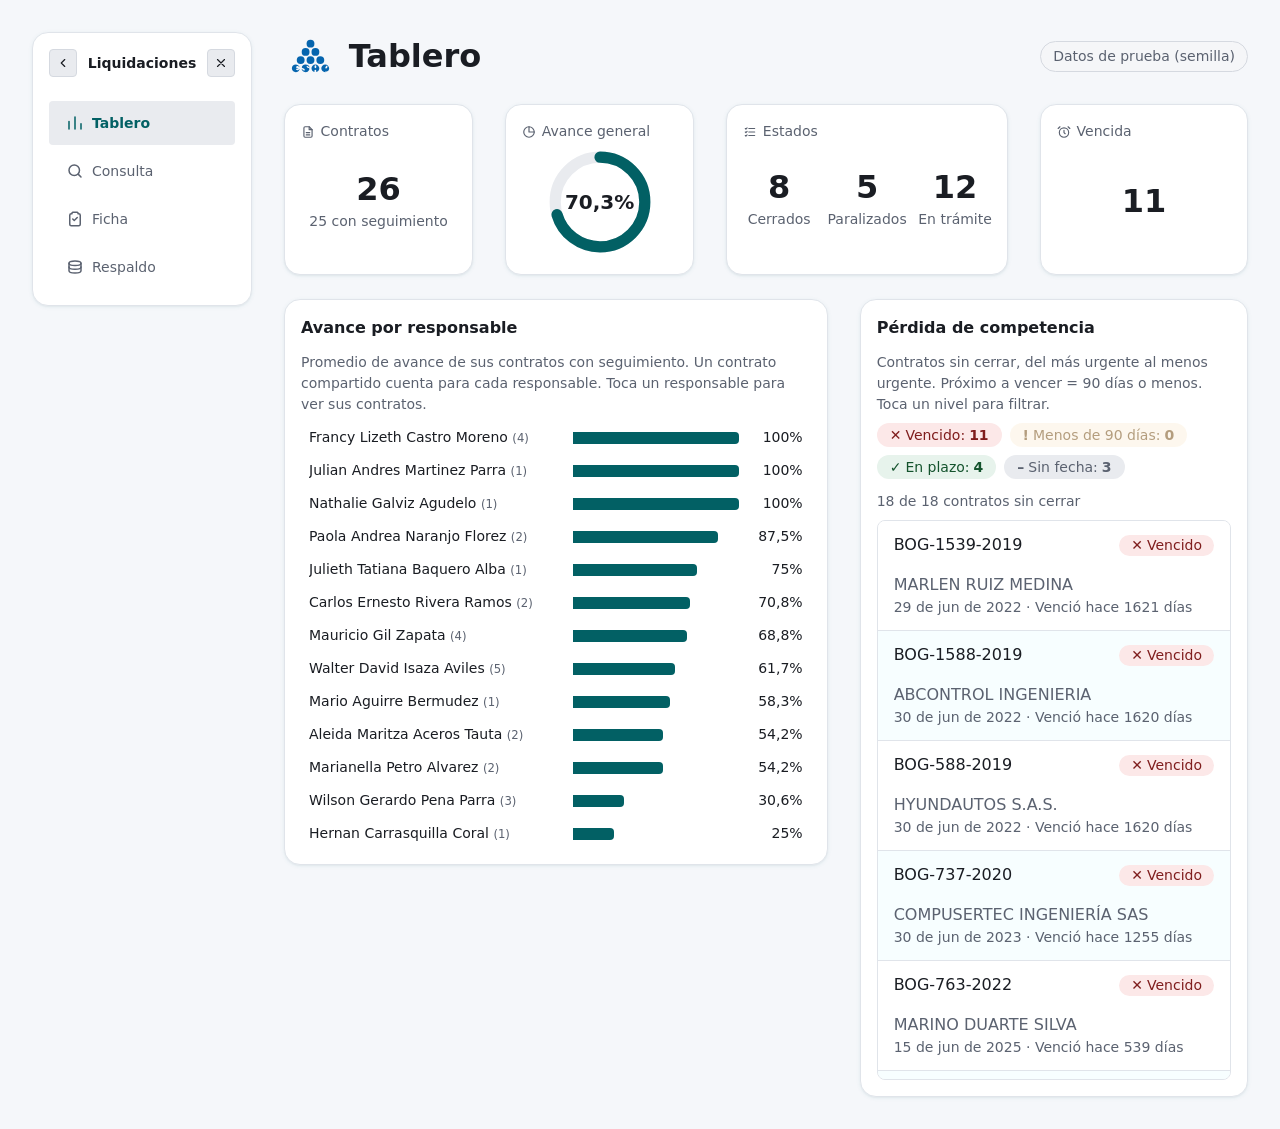
==== commit 4c423fb9: "Liquidaciones_ESAP: Phase 6 backup view - export, import and reset to Excel data (browser validation" ====
--- a/src/index.html
+++ b/src/index.html
@@ -4,7 +4,9 @@
 <meta charset="utf-8">
 <meta name="viewport" content="width=device-width, initial-scale=1">
 <title>Liquidaciones ESAP</title>
-<link rel="icon" href="data:,">
+<!-- Favicon ESAP (Kit_Marca_ESAP/kit/logos): SVG y PNG de 32 px como respaldo -->
+<link rel="icon" type="image/svg+xml" href="assets/favicon.svg">
+<link rel="icon" type="image/png" sizes="32x32" href="assets/favicon_32.png">
 <!-- Tokens base (siempre los 3) + estilo activo + tokens de componente -->
 <link rel="stylesheet" href="tokens/primitive.css">
 <link rel="stylesheet" href="tokens/semantic.css">
@@ -25,6 +27,7 @@
     <a href="#/tablero" data-route="tablero"><svg viewBox="0 0 24 24" fill="none" stroke="currentColor" stroke-width="2" stroke-linecap="round" stroke-linejoin="round" aria-hidden="true"><path d="M4 20V10M12 20V4M20 20v-7"/></svg>Tablero</a>
     <a href="#/consulta" data-route="consulta"><svg viewBox="0 0 24 24" fill="none" stroke="currentColor" stroke-width="2" stroke-linecap="round" stroke-linejoin="round" aria-hidden="true"><circle cx="11" cy="11" r="7"/><path d="M20 20l-3.5-3.5"/></svg>Consulta</a>
     <a href="#/ficha" data-route="ficha"><svg viewBox="0 0 24 24" fill="none" stroke="currentColor" stroke-width="2" stroke-linecap="round" stroke-linejoin="round" aria-hidden="true"><path d="M9 3h6a1 1 0 0 1 1 1v1h1a2 2 0 0 1 2 2v12a2 2 0 0 1-2 2H7a2 2 0 0 1-2-2V7a2 2 0 0 1 2-2h1V4a1 1 0 0 1 1-1z"/><path d="M9 12l2 2 4-4"/></svg>Ficha</a>
+    <a href="#/respaldo" data-route="respaldo"><svg viewBox="0 0 24 24" fill="none" stroke="currentColor" stroke-width="2" stroke-linecap="round" stroke-linejoin="round" aria-hidden="true"><path d="M4 7c0-1.7 3.6-3 8-3s8 1.3 8 3-3.6 3-8 3-8-1.3-8-3z"/><path d="M4 7v10c0 1.7 3.6 3 8 3s8-1.3 8-3V7"/><path d="M4 12c0 1.7 3.6 3 8 3s8-1.3 8-3"/></svg>Respaldo</a>
   </ds-sidebar>
   <main class="main">
     <header class="page-head">
@@ -33,7 +36,8 @@
         <img class="brand-symbol" src="assets/esap_logo_simbolo_color.svg" alt="ESAP" width="53" height="48">
         <h1 id="page-title">Liquidaciones ESAP</h1>
       </div>
-      <span class="badge" id="data-source" title="Origen de los datos mostrados"></span>
+      <!-- Insignia de origen: enlaza a la vista Respaldo (exportar, importar, restablecer) -->
+      <a class="badge" id="data-source" href="#/respaldo" title="Origen de los datos — ir a Respaldo"></a>
     </header>
     <section id="view" aria-live="polite"></section>
   </main>
--- a/src/styles/app.css
+++ b/src/styles/app.css
@@ -13,6 +13,19 @@
   /* Fondo de hover: azul 10 % ("azulClaro") de la marca ESAP (Kit_Marca_ESAP/kit/marca.json).
      Sobre él el texto va en --color-text (14,6:1); el acento (6,35:1) no llega a 7:1. */
   --color-hover: #E6F0F7;
+
+  /* Fondo de página, tarjetas y tablas tomados de Cotizaciones_simple (styles.css):
+     página gris claro y tarjetas blancas con borde, esquinas de 16 px y sombra con tinte verde azulado */
+  --app-bg: #F5F7FA;
+  --card-bg: #FFFFFF;
+  --card-border: #E0E4EA;
+  --card-shadow: 0 1px 4px rgba(3, 120, 124, .08), 0 1px 2px rgba(0, 0, 0, .04);
+  /* Encabezado de tabla en azul ESAP (Kit_Marca_ESAP): fondo azul oscuro, texto blanco (9,6:1)
+     y línea inferior en azul ESAP; el azul principal con texto blanco da 6,0:1 y no llega a 7:1 */
+  --table-head-bg: #04477A;            /* ESAP azulOscuro */
+  --table-head-line: #0665AE;          /* ESAP azul */
+  --table-head-text: #FFFFFF;
+  --table-zebra: rgba(221, 252, 255, .25);
 }
 
 /* [hidden] debe ganarle al display de los componentes (:host { display: ... }) */
@@ -20,7 +33,7 @@
 
 body {
   margin: 0;
-  background: var(--color-bg);
+  background: var(--app-bg);
   color: var(--color-text);
   font-family: var(--font-family-base);
   font-size: var(--font-size-md);
@@ -47,6 +60,10 @@
   height: var(--sidebar-link-icon-size);
   flex-shrink: 0;
 }
+/* Encabezado del menú: [‹ contraer] [Liquidaciones, centrado] [× cerrar] */
+ds-sidebar::part(collapse-button) { order: -1; }
+ds-sidebar::part(brand) { flex: 1; text-align: center; }
+
 /* Enlaces en gris (la regla global de <a> pisaría el color del Core) y el activo
    con el color de acento (el Core usa un token que este estilo no define) */
 ds-sidebar > a { color: var(--color-text-muted); }
@@ -98,11 +115,17 @@
 
 /* Tarjetas */
 .card {
-  background: var(--color-surface);
-  border: 1px solid var(--color-border);
-  border-radius: var(--radius-md);
-  box-shadow: var(--shadow-sm);
+  background: var(--card-bg);
+  border: 1px solid var(--card-border);
+  border-radius: var(--radius-lg);
+  box-shadow: var(--card-shadow);
   padding: var(--spacing-stack-md);
+}
+/* El menú lateral con el mismo aspecto de tarjeta blanca */
+ds-sidebar::part(sidebar) {
+  background: var(--card-bg);
+  border-color: var(--card-border);
+  box-shadow: var(--card-shadow);
 }
 .card-title { margin: 0; font-size: var(--font-size-lg); }
 .empty { text-align: center; color: var(--color-text-muted); }
@@ -215,7 +238,10 @@
 
 /* Lista de contratos */
 .list { list-style: none; margin: 0; padding: 0; }
-.list li + li { border-top: 1px solid var(--color-border); }
+.list li + li { border-top: 1px solid var(--card-border); }
+/* Cebra suave (Cotizaciones_simple); el hover de abajo la reemplaza con el azul claro ESAP */
+.list li:nth-child(even) > .list-link { background: var(--table-zebra); }
+.list li > .list-link { transition: background-color 120ms ease; }
 .list-link {
   display: grid;
   grid-template-columns: minmax(9rem, auto) 1fr auto;
@@ -225,7 +251,7 @@
   color: inherit;
   text-decoration: none;
 }
-.list-link:hover { background: var(--color-hover); }
+.list li > .list-link:hover { background: var(--color-hover); } /* misma especificidad que la cebra: gana por ir después */
 .list-link:hover .list-sub, .list-link:hover .list-meta { color: var(--color-text); }
 .list-link:focus-visible { outline: 2px solid var(--color-focus); outline-offset: -2px; }
 .list-main { font-weight: var(--font-weight-medium); }
@@ -491,7 +517,31 @@
 .level[data-level="proximo"] { background: var(--status-warn-bg); color: var(--status-warn-text); }
 .level[data-level="en-plazo"] { background: var(--status-ok-bg); color: var(--status-ok-text); }
 .level[data-level="sin-fecha"] { color: var(--color-text-muted); }
-.deadline-list { box-shadow: none; padding: 0; max-height: 560px; overflow-y: auto; background: var(--color-bg); }
+.deadline-list { box-shadow: none; padding: 0; max-height: 560px; overflow-y: auto; border-radius: var(--radius-md); }
+
+/* Tabla de la Consulta (estilo Cotizaciones_simple): encabezado cian con línea de acento,
+   títulos en mayúsculas pequeñas; las filas comparten la misma rejilla de columnas */
+.table-card { padding: 0; overflow: hidden; }
+.table-head,
+.table-card .list-link {
+  display: grid;
+  grid-template-columns: 9rem minmax(0, 1fr) calc(9.5 * var(--font-size-sm)) 4rem;
+  gap: var(--spacing-inline-md);
+  align-items: center;
+  padding: var(--spacing-stack-sm) var(--spacing-stack-md);
+}
+.table-head {
+  background: var(--table-head-bg);
+  border-bottom: 2px solid var(--table-head-line);
+  color: var(--table-head-text);
+  font-size: 0.70rem;
+  font-weight: 600;
+  letter-spacing: .06em;
+  text-transform: uppercase;
+  white-space: nowrap;
+}
+.table-head .th-num, .table-card .list-pct { text-align: right; }
+.table-head .th-center, .table-card .cell-status { text-align: center; }
 
 /* Avisos: la pila la posiciona la app, no el Core */
 .toast-stack {
@@ -503,6 +553,53 @@
   gap: var(--spacing-stack-xs);
   z-index: 10;
 }
+
+/* Insignia de origen como enlace a Respaldo */
+a.badge { text-decoration: none; }
+a.badge:hover { background: var(--color-hover, var(--color-surface-alt)); color: var(--color-text); }
+a.badge:focus-visible { outline: 2px solid var(--color-focus); outline-offset: 2px; }
+
+/* Vista Respaldo */
+.backup-summary { margin-bottom: var(--spacing-group); }
+.backup-summary p { margin: var(--space-2) 0 0; }
+.backup-cols {
+  display: grid;
+  grid-template-columns: repeat(auto-fit, minmax(240px, 1fr));
+  gap: var(--grid-gutter);
+}
+.backup-card { display: flex; flex-direction: column; align-items: flex-start; gap: var(--space-3); }
+.backup-card p { margin: 0; flex: 1; }
+.backup-card .backup-note { flex: 0; font-size: var(--font-size-sm); }
+
+/* Diálogo de confirmación (<dialog> nativo con el aspecto de tarjeta) */
+.confirm-dialog {
+  max-width: min(32rem, calc(100vw - 2 * var(--space-4)));
+  background: var(--card-bg);
+  color: var(--color-text);
+  border: 1px solid var(--card-border);
+  border-radius: var(--radius-lg);
+  box-shadow: var(--card-shadow);
+  padding: var(--spacing-stack-md);
+}
+.confirm-dialog::backdrop { background: rgb(15 23 42 / 0.45); }
+.confirm-body p { margin: var(--space-3) 0 0; }
+.confirm-compare {
+  display: grid;
+  grid-template-columns: auto 1fr;
+  gap: var(--space-1) var(--space-3);
+  margin: var(--space-3) 0 0;
+}
+.confirm-compare dt { font-weight: var(--font-weight-bold); }
+.confirm-compare dd { margin: 0; }
+.confirm-actions {
+  display: flex;
+  flex-wrap: wrap;
+  justify-content: flex-end;
+  gap: var(--space-2);
+  margin-top: var(--spacing-stack-md);
+}
+/* La acción secundaria del diálogo (ej. "Exportar antes") a la izquierda */
+.confirm-actions [data-dialog="extra"] { margin-right: auto; }
 
 /* Móvil: la Sidebar pasa a barra horizontal (mismo corte que sidebar.core.js) */
 @media (max-width: 768px) {
@@ -511,8 +608,25 @@
   .app ds-sidebar::part(sidebar) { position: static; }
   /* Enlaces en su propia fila, uno al lado del otro */
   .app ds-sidebar::part(links) { flex-basis: 100%; }
+  /* Con 4 enlaces (Respaldo, Fase 6) no caben en fila con ícono al lado: ícono sobre el texto, mismo ancho */
+  .app ds-sidebar > a {
+    flex: 1 1 0;
+    min-width: 0;
+    flex-direction: column;
+    justify-content: center;
+    gap: var(--space-1);
+    padding-inline: var(--space-1);
+    font-size: var(--font-size-sm);
+    text-align: center;
+  }
+  /* Encabezado a todo el ancho: ‹ a la izquierda, × a la derecha y la marca centrada */
+  .app ds-sidebar::part(head) { flex-basis: 100%; }
   .list-link { grid-template-columns: 1fr auto; }
   .list-sub { grid-column: 1 / -1; grid-row: 2; white-space: normal; }
+  /* Tabla de la Consulta en móvil: sin encabezado; número + estado + avance arriba, contratista abajo */
+  .table-head { display: none; }
+  .table-card .list-link { grid-template-columns: 1fr auto auto; }
+  .table-card .list-sub { grid-column: 1 / -1; grid-row: 2; }
   .filters { grid-template-columns: 1fr; }
   .ficha-cols { grid-template-columns: 1fr; }
   .dash-cols { grid-template-columns: 1fr; }
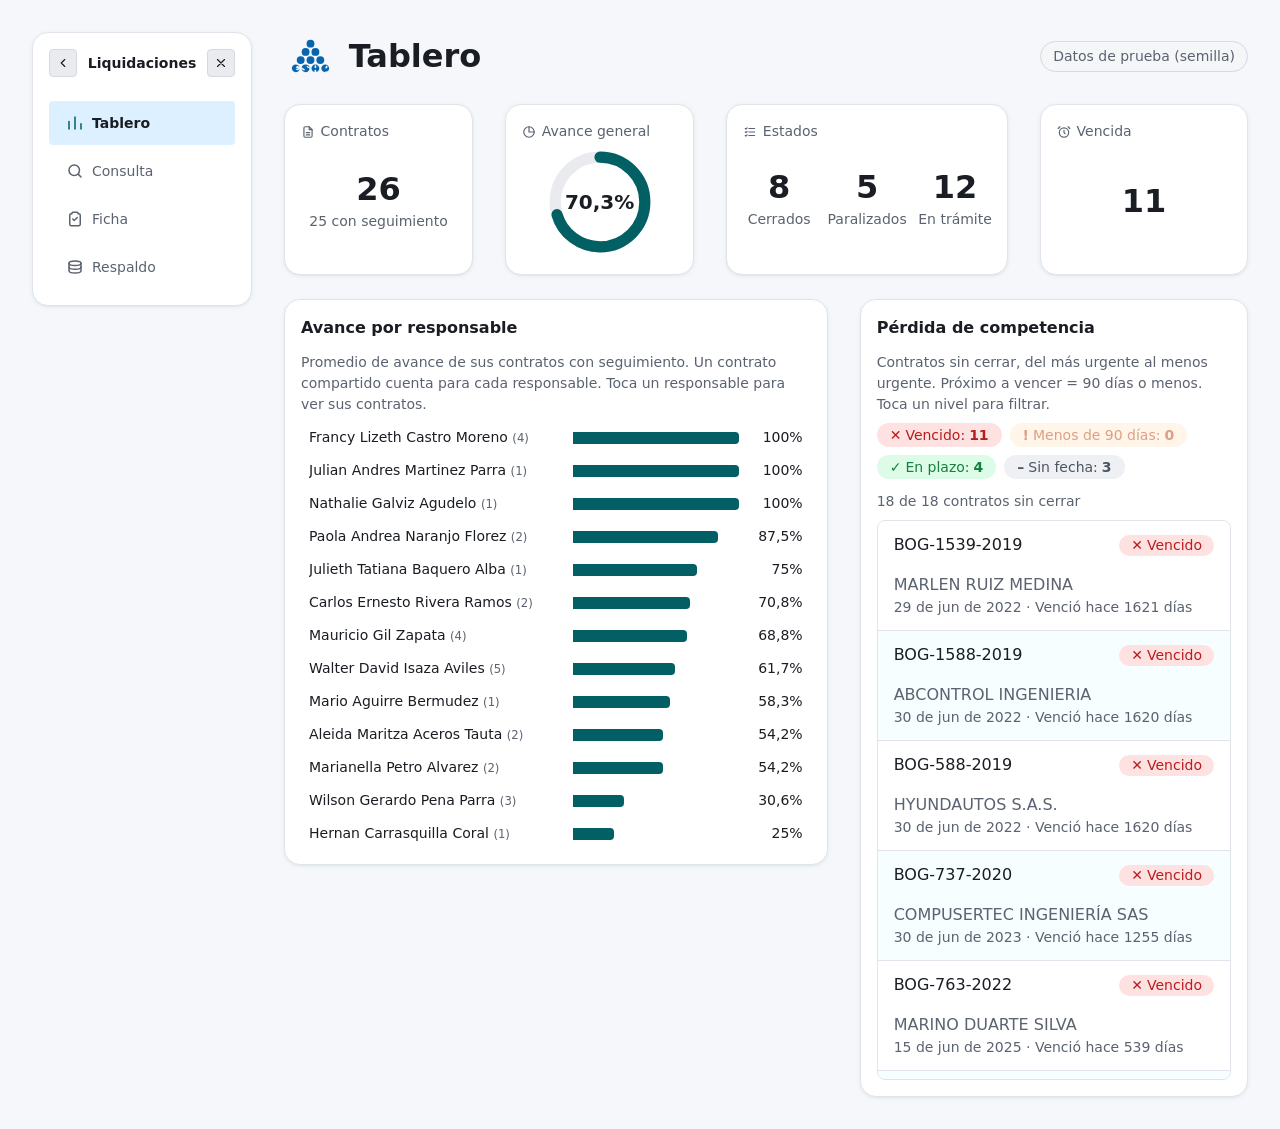
==== commit 15d96c50: "Liquidaciones_ESAP: mobile bottom navbar - icons with expanding active pill (browser validation 302/" ====
--- a/src/index.html
+++ b/src/index.html
@@ -24,10 +24,10 @@
 <body>
 <div class="app">
   <ds-sidebar brand="Liquidaciones">
-    <a href="#/tablero" data-route="tablero"><svg viewBox="0 0 24 24" fill="none" stroke="currentColor" stroke-width="2" stroke-linecap="round" stroke-linejoin="round" aria-hidden="true"><path d="M4 20V10M12 20V4M20 20v-7"/></svg>Tablero</a>
-    <a href="#/consulta" data-route="consulta"><svg viewBox="0 0 24 24" fill="none" stroke="currentColor" stroke-width="2" stroke-linecap="round" stroke-linejoin="round" aria-hidden="true"><circle cx="11" cy="11" r="7"/><path d="M20 20l-3.5-3.5"/></svg>Consulta</a>
-    <a href="#/ficha" data-route="ficha"><svg viewBox="0 0 24 24" fill="none" stroke="currentColor" stroke-width="2" stroke-linecap="round" stroke-linejoin="round" aria-hidden="true"><path d="M9 3h6a1 1 0 0 1 1 1v1h1a2 2 0 0 1 2 2v12a2 2 0 0 1-2 2H7a2 2 0 0 1-2-2V7a2 2 0 0 1 2-2h1V4a1 1 0 0 1 1-1z"/><path d="M9 12l2 2 4-4"/></svg>Ficha</a>
-    <a href="#/respaldo" data-route="respaldo"><svg viewBox="0 0 24 24" fill="none" stroke="currentColor" stroke-width="2" stroke-linecap="round" stroke-linejoin="round" aria-hidden="true"><path d="M4 7c0-1.7 3.6-3 8-3s8 1.3 8 3-3.6 3-8 3-8-1.3-8-3z"/><path d="M4 7v10c0 1.7 3.6 3 8 3s8-1.3 8-3V7"/><path d="M4 12c0 1.7 3.6 3 8 3s8-1.3 8-3"/></svg>Respaldo</a>
+    <a href="#/tablero" data-route="tablero"><svg viewBox="0 0 24 24" fill="none" stroke="currentColor" stroke-width="2" stroke-linecap="round" stroke-linejoin="round" aria-hidden="true"><path d="M4 20V10M12 20V4M20 20v-7"/></svg><span class="nav-label">Tablero</span></a>
+    <a href="#/consulta" data-route="consulta"><svg viewBox="0 0 24 24" fill="none" stroke="currentColor" stroke-width="2" stroke-linecap="round" stroke-linejoin="round" aria-hidden="true"><circle cx="11" cy="11" r="7"/><path d="M20 20l-3.5-3.5"/></svg><span class="nav-label">Consulta</span></a>
+    <a href="#/ficha" data-route="ficha"><svg viewBox="0 0 24 24" fill="none" stroke="currentColor" stroke-width="2" stroke-linecap="round" stroke-linejoin="round" aria-hidden="true"><path d="M9 3h6a1 1 0 0 1 1 1v1h1a2 2 0 0 1 2 2v12a2 2 0 0 1-2 2H7a2 2 0 0 1-2-2V7a2 2 0 0 1 2-2h1V4a1 1 0 0 1 1-1z"/><path d="M9 12l2 2 4-4"/></svg><span class="nav-label">Ficha</span></a>
+    <a href="#/respaldo" data-route="respaldo"><svg viewBox="0 0 24 24" fill="none" stroke="currentColor" stroke-width="2" stroke-linecap="round" stroke-linejoin="round" aria-hidden="true"><path d="M4 7c0-1.7 3.6-3 8-3s8 1.3 8 3-3.6 3-8 3-8-1.3-8-3z"/><path d="M4 7v10c0 1.7 3.6 3 8 3s8-1.3 8-3V7"/><path d="M4 12c0 1.7 3.6 3 8 3s8-1.3 8-3"/></svg><span class="nav-label">Respaldo</span></a>
   </ds-sidebar>
   <main class="main">
     <header class="page-head">
--- a/src/styles/app.css
+++ b/src/styles/app.css
@@ -5,14 +5,26 @@
 *, *::before, *::after { box-sizing: border-box; }
 
 /* Tokens propios de la app: colores de estado (el estilo no los define).
-   Texto/fondo con contraste >= 7:1, mismo umbral del sistema (verificado en validar_app.py). */
+   Excepción del proyecto (opción B elegida por Ricardo, 2026-11-23): tonos vivos al estilo de
+   píldora de color — fondo claro saturado y texto saturado del mismo tono — con contraste AA
+   (>= 4,5:1) en lugar del 7:1 del sistema, solo para estas píldoras (estado y semáforo).
+   Verificado en validar_app.py. */
 :root {
-  --status-ok-text: #14532D;      --status-ok-bg: #E7F3EC;
-  --status-warn-text: #6B3E00;    --status-warn-bg: #FCF1DE;
-  --status-danger-text: #7F1D1D;  --status-danger-bg: #FCE8E8;
-  /* Fondo de hover: azul 10 % ("azulClaro") de la marca ESAP (Kit_Marca_ESAP/kit/marca.json).
-     Sobre él el texto va en --color-text (14,6:1); el acento (6,35:1) no llega a 7:1. */
-  --color-hover: #E6F0F7;
+  --status-ok-text: #15803D;      --status-ok-bg: #DCFCE7;      /* 4,57:1 */
+  --status-warn-text: #C2410C;    --status-warn-bg: #FFEDD5;    /* 4,52:1 */
+  --status-danger-text: #B91C1C;  --status-danger-bg: #FEE2E2;  /* 5,30:1 */
+  --status-none-text: #4B5563;    --status-none-bg: #EEF0F3;    /* 6,62:1 — sin seguimiento / sin fecha */
+  /* Fondo de hover: variante azul del cian claro de Cotizaciones_simple (#DDFCFF, hsl 184° 100 % 93 %)
+     con el tono del azul ESAP (206°) — opción pedida por Ricardo; reemplaza el azul 10 % ESAP
+     (#E6F0F7), que se veía opaco. Sobre él el texto va en --color-text (14,5:1); el acento (6,3:1)
+     no llega a 7:1. También es el fondo del enlace activo del menú. */
+  --color-hover: #DDF0FF;
+  /* Navbar inferior del celular: píldora activa en el azul de hover con texto azul oscuro ESAP (8,2:1) */
+  --navbar-active-bg: var(--color-hover);
+  --navbar-active-text: #04477A;
+  --navbar-height: 60px;
+  --navbar-gap: 12px;
+  --navbar-motion: 300ms cubic-bezier(.2, .8, .2, 1);
 
   /* Fondo de página, tarjetas y tablas tomados de Cotizaciones_simple (styles.css):
      página gris claro y tarjetas blancas con borde, esquinas de 16 px y sombra con tinte verde azulado */
@@ -71,10 +83,17 @@
 /* Pasos de la ficha: hover azul claro y etiqueta en color de texto */
 .steps ds-step::part(header):hover { background: var(--color-hover); }
 .steps ds-step:hover::part(label) { color: var(--color-text); }
+/* Pasos completados: círculo relleno con el cian claro de Cotizaciones_simple (check y borde en acento,
+   6,8:1 > 3:1 de un ícono) — opción elegida por Ricardo frente al azul de hover */
+:root { --step-done-fill: #DDFCFF; }
+.steps ds-step[state="completed"]::part(circle) { background: var(--step-done-fill); }
+/* Activo: fondo azul de hover, texto oscuro en negrita (7:1 sobre el azul) e ícono en acento */
 ds-sidebar > a[aria-current="page"] {
-  color: var(--color-accent);
+  color: var(--color-text);
+  background: var(--color-hover);
   font-weight: var(--font-weight-bold);
 }
+ds-sidebar > a[aria-current="page"] > svg { color: var(--color-accent); }
 
 .main {
   flex: 1;
@@ -239,8 +258,9 @@
 /* Lista de contratos */
 .list { list-style: none; margin: 0; padding: 0; }
 .list li + li { border-top: 1px solid var(--card-border); }
-/* Cebra suave (Cotizaciones_simple); el hover de abajo la reemplaza con el azul claro ESAP */
-.list li:nth-child(even) > .list-link { background: var(--table-zebra); }
+/* Cebra suave (Cotizaciones_simple) en la lista del semáforo; el hover de abajo la reemplaza.
+   La tabla de la Consulta va toda en blanco y separa las filas solo con la línea (pedido de Ricardo) */
+.list:not([data-list='contratos']) li:nth-child(even) > .list-link { background: var(--table-zebra); }
 .list li > .list-link { transition: background-color 120ms ease; }
 .list-link {
   display: grid;
@@ -272,7 +292,7 @@
 /* Chip de estado */
 .chip {
   font-size: var(--font-size-sm);
-  font-weight: var(--font-weight-medium);
+  font-weight: 600; /* seminegrita: el texto saturado se lee mejor con más peso */
   border-radius: var(--radius-full);
   padding: 0 var(--space-3);
   white-space: nowrap;
@@ -282,7 +302,7 @@
 .chip[data-status="cerrado"] { background: var(--status-ok-bg); color: var(--status-ok-text); }
 .chip[data-status="paralizado"] { background: var(--status-danger-bg); color: var(--status-danger-text); }
 .chip[data-status="en-tramite"] { background: var(--status-warn-bg); color: var(--status-warn-text); }
-.chip[data-status="sin-seguimiento"] { color: var(--color-text-muted); }
+.chip[data-status="sin-seguimiento"] { background: var(--status-none-bg); color: var(--status-none-text); }
 /* Píldoras de estado de igual ancho (el de la más larga, "Sin seguimiento") y texto centrado,
    para que en la lista formen una columna pareja; en em para seguir el tamaño de la letra */
 .chip[data-status] {
@@ -300,30 +320,71 @@
   margin-bottom: var(--spacing-stack-md);
 }
 .field { display: flex; flex-direction: column; gap: var(--space-1); min-width: 0; }
-.field-label { font-size: var(--font-size-sm); color: var(--color-text-muted); font-weight: var(--font-weight-medium); }
+/* Etiquetas y texto de ejemplo al estilo de Cotizaciones_simple (.campo__label): seminegrita y gris oscuro.
+   El placeholder de la referencia (#B0B8C4) da 2,0:1; se usa #6B7585 (4,66:1, AA), opción elegida por Ricardo */
+.field-label { font-size: var(--font-size-sm); color: var(--field-label-color); font-weight: 600; letter-spacing: 0.01em; }
+.field input::placeholder,
+.field textarea::placeholder { color: var(--field-placeholder); opacity: 1; }
+/* Campos al estilo de Cotizaciones_simple (.campo__input): borde 1,5 px, esquinas de 8 px,
+   borde de acento al pasar el cursor y halo de 3 px al enfocar. El fondo de hover sigue
+   siendo el azul claro ESAP (--color-hover, excepción del proyecto), no el cian de la referencia. */
+:root {
+  --field-border: 1.5px solid var(--color-border);
+  --field-radius: var(--radius-md);
+  --field-halo: 0 0 0 3px rgb(2 96 100 / 0.15); /* --color-accent (#026064) al 15 % */
+  --field-label-color: #363636;  /* 12,1:1 sobre blanco */
+  --field-placeholder: #6B7585;  /* 4,66:1 sobre blanco */
+}
 .field input {
   font: inherit;
   color: var(--color-text);
   background: var(--color-bg);
-  border: 1px solid var(--color-border);
-  border-radius: var(--radius-sm);
+  border: var(--field-border);
+  border-radius: var(--field-radius);
   padding: var(--spacing-inline-sm) var(--spacing-inline-md);
   min-height: var(--target-size-comfort);
-}
-.field input:focus-visible { outline: 2px solid var(--color-focus); outline-offset: 1px; }
-/* Desplegables y fechas con el mismo aspecto que la caja de texto: un solo borde fino,
+  transition: border-color var(--motion-duration-fast, .15s), box-shadow var(--motion-duration-fast, .15s);
+}
+/* Desplegables y fechas con el mismo aspecto que la caja de texto: un solo borde,
    fondo blanco, mismo relleno y altura (el disparador del Core trae fondo gris y borde propios) */
 .field ds-dropdown::part(trigger),
 .field ds-datepicker::part(trigger) {
   background: var(--color-bg);
-  border: 1px solid var(--color-border);
-  border-radius: var(--radius-sm);
+  border: var(--field-border);
+  border-radius: var(--field-radius);
   padding: var(--spacing-inline-sm) var(--spacing-inline-md);
   min-height: var(--target-size-comfort);
   font-size: var(--font-size-md);
 }
+.field input:hover,
+.field ds-dropdown::part(trigger):hover,
+.field ds-datepicker::part(trigger):hover { border-color: var(--color-accent); }
+.field input:focus-visible,
 .field ds-dropdown::part(trigger):focus-visible,
-.field ds-datepicker::part(trigger):focus-visible { outline: 2px solid var(--color-focus); outline-offset: 1px; }
+.field ds-datepicker::part(trigger):focus-visible {
+  outline: none;
+  border-color: var(--color-accent);
+  box-shadow: var(--field-halo);
+}
+/* Íconos de trazo de 16 px (como la referencia), dibujados con máscara para tomar el color
+   del token: chevron en acento, calendario en gris. Reemplazan el "▾" y el emoji 📅 del Core. */
+.field ds-dropdown::part(chevron),
+.field ds-datepicker::part(icon) {
+  font-size: 0;
+  width: 16px;
+  height: 16px;
+  flex-shrink: 0;
+  -webkit-mask: var(--field-icon) center / 16px no-repeat;
+  mask: var(--field-icon) center / 16px no-repeat;
+}
+.field ds-dropdown::part(chevron) {
+  background-color: var(--color-accent);
+  --field-icon: url("data:image/svg+xml,%3Csvg xmlns='http://www.w3.org/2000/svg' viewBox='0 0 24 24' fill='none' stroke='%23000' stroke-width='2.5' stroke-linecap='round' stroke-linejoin='round'%3E%3Cpolyline points='6 9 12 15 18 9'/%3E%3C/svg%3E");
+}
+.field ds-datepicker::part(icon) {
+  background-color: var(--color-text-muted);
+  --field-icon: url("data:image/svg+xml,%3Csvg xmlns='http://www.w3.org/2000/svg' viewBox='0 0 24 24' fill='none' stroke='%23000' stroke-width='2' stroke-linecap='round' stroke-linejoin='round'%3E%3Crect x='3' y='5' width='18' height='16' rx='2'/%3E%3Cpath d='M16 3v4M8 3v4M3 10h18'/%3E%3C/svg%3E");
+}
 .result-bar {
   display: flex;
   align-items: center;
@@ -397,13 +458,14 @@
   font: inherit;
   color: var(--color-text);
   background: var(--color-bg);
-  border: 1px solid var(--color-border);
-  border-radius: var(--radius-sm);
+  border: var(--field-border);
+  border-radius: var(--field-radius);
   padding: var(--spacing-inline-sm) var(--spacing-inline-md);
   min-height: var(--target-size-comfort);
   resize: vertical;
 }
-.field textarea:focus-visible { outline: 2px solid var(--color-focus); outline-offset: 1px; }
+.field textarea:hover { border-color: var(--color-accent); }
+.field textarea:focus-visible { outline: none; border-color: var(--color-accent); box-shadow: var(--field-halo); }
 .log { list-style: none; margin: 0; padding: 0; }
 .log li {
   display: grid;
@@ -516,7 +578,7 @@
 .level[data-level="vencido"] { background: var(--status-danger-bg); color: var(--status-danger-text); }
 .level[data-level="proximo"] { background: var(--status-warn-bg); color: var(--status-warn-text); }
 .level[data-level="en-plazo"] { background: var(--status-ok-bg); color: var(--status-ok-text); }
-.level[data-level="sin-fecha"] { color: var(--color-text-muted); }
+.level[data-level="sin-fecha"] { background: var(--status-none-bg); color: var(--status-none-text); }
 .deadline-list { box-shadow: none; padding: 0; max-height: 560px; overflow-y: auto; border-radius: var(--radius-md); }
 
 /* Tabla de la Consulta (estilo Cotizaciones_simple): encabezado cian con línea de acento,
@@ -603,24 +665,53 @@
 
 /* Móvil: la Sidebar pasa a barra horizontal (mismo corte que sidebar.core.js) */
 @media (max-width: 768px) {
-  :root { --sidebar-link-padding-inline: var(--spacing-inline-sm); }
-  .app { flex-direction: column; align-items: stretch; gap: var(--spacing-group); }
-  .app ds-sidebar::part(sidebar) { position: static; }
-  /* Enlaces en su propia fila, uno al lado del otro */
-  .app ds-sidebar::part(links) { flex-basis: 100%; }
-  /* Con 4 enlaces (Respaldo, Fase 6) no caben en fila con ícono al lado: ícono sobre el texto, mismo ancho */
+  .app { flex-direction: column; align-items: stretch; gap: var(--spacing-group);
+    /* espacio abajo para que la barra fija no tape el final de la página */
+    padding-bottom: calc(var(--navbar-height) + 2 * var(--navbar-gap) + env(safe-area-inset-bottom, 0px)); }
+  /* Navbar inferior (referencia: video navbar.mp4 de Ricardo): barra blanca flotante con solo íconos;
+     la pestaña activa se expande en una píldora azul con ícono y texto. Sin marca ni botones de
+     contraer/cerrar: en celular el menú siempre está visible (anula [hidden] y collapsed del Core) */
+  .app ds-sidebar::part(head),
+  .app ds-sidebar::part(reopen-button) { display: none; }
+  .app ds-sidebar::part(sidebar) {
+    display: flex;
+    position: fixed;
+    left: var(--navbar-gap);
+    right: var(--navbar-gap);
+    bottom: calc(var(--navbar-gap) + env(safe-area-inset-bottom, 0px));
+    top: auto;
+    width: auto;
+    z-index: 20;
+    padding: var(--space-2);
+    border-radius: 20px;
+    box-shadow: 0 8px 24px rgb(15 23 42 / 0.14);
+  }
+  .app ds-sidebar::part(links) { flex: 1; flex-wrap: nowrap; justify-content: space-around; gap: var(--space-1); }
   .app ds-sidebar > a {
-    flex: 1 1 0;
-    min-width: 0;
-    flex-direction: column;
-    justify-content: center;
-    gap: var(--space-1);
-    padding-inline: var(--space-1);
+    flex-direction: row;
+    gap: 0;
+    min-height: 44px;
+    padding: var(--space-2) var(--space-3);
+    border-radius: var(--radius-full);
     font-size: var(--font-size-sm);
-    text-align: center;
+    transition: background-color var(--navbar-motion), color var(--navbar-motion), gap var(--navbar-motion);
   }
-  /* Encabezado a todo el ancho: ‹ a la izquierda, × a la derecha y la marca centrada */
-  .app ds-sidebar::part(head) { flex-basis: 100%; }
+  .app ds-sidebar > a .nav-label {
+    max-width: 0;
+    opacity: 0;
+    overflow: hidden;
+    white-space: nowrap;
+    transition: max-width var(--navbar-motion), opacity var(--navbar-motion);
+  }
+  .app ds-sidebar > a[aria-current="page"] {
+    gap: var(--space-2);
+    background: var(--navbar-active-bg);
+    color: var(--navbar-active-text);
+  }
+  .app ds-sidebar > a[aria-current="page"] > svg { color: var(--navbar-active-text); }
+  .app ds-sidebar > a[aria-current="page"] .nav-label { max-width: 8em; opacity: 1; }
+  /* Los avisos flotantes suben por encima de la barra */
+  .toast-stack { bottom: calc(var(--navbar-height) + 2 * var(--navbar-gap) + env(safe-area-inset-bottom, 0px)); }
   .list-link { grid-template-columns: 1fr auto; }
   .list-sub { grid-column: 1 / -1; grid-row: 2; white-space: normal; }
   /* Tabla de la Consulta en móvil: sin encabezado; número + estado + avance arriba, contratista abajo */
@@ -637,3 +728,8 @@
   .log li { grid-template-columns: 1fr auto; }
   .log-text { grid-column: 1 / -1; grid-row: 2; }
 }
+
+/* Sin animación del navbar con movimiento reducido */
+@media (prefers-reduced-motion: reduce) {
+  :root { --navbar-motion: 0s; }
+}
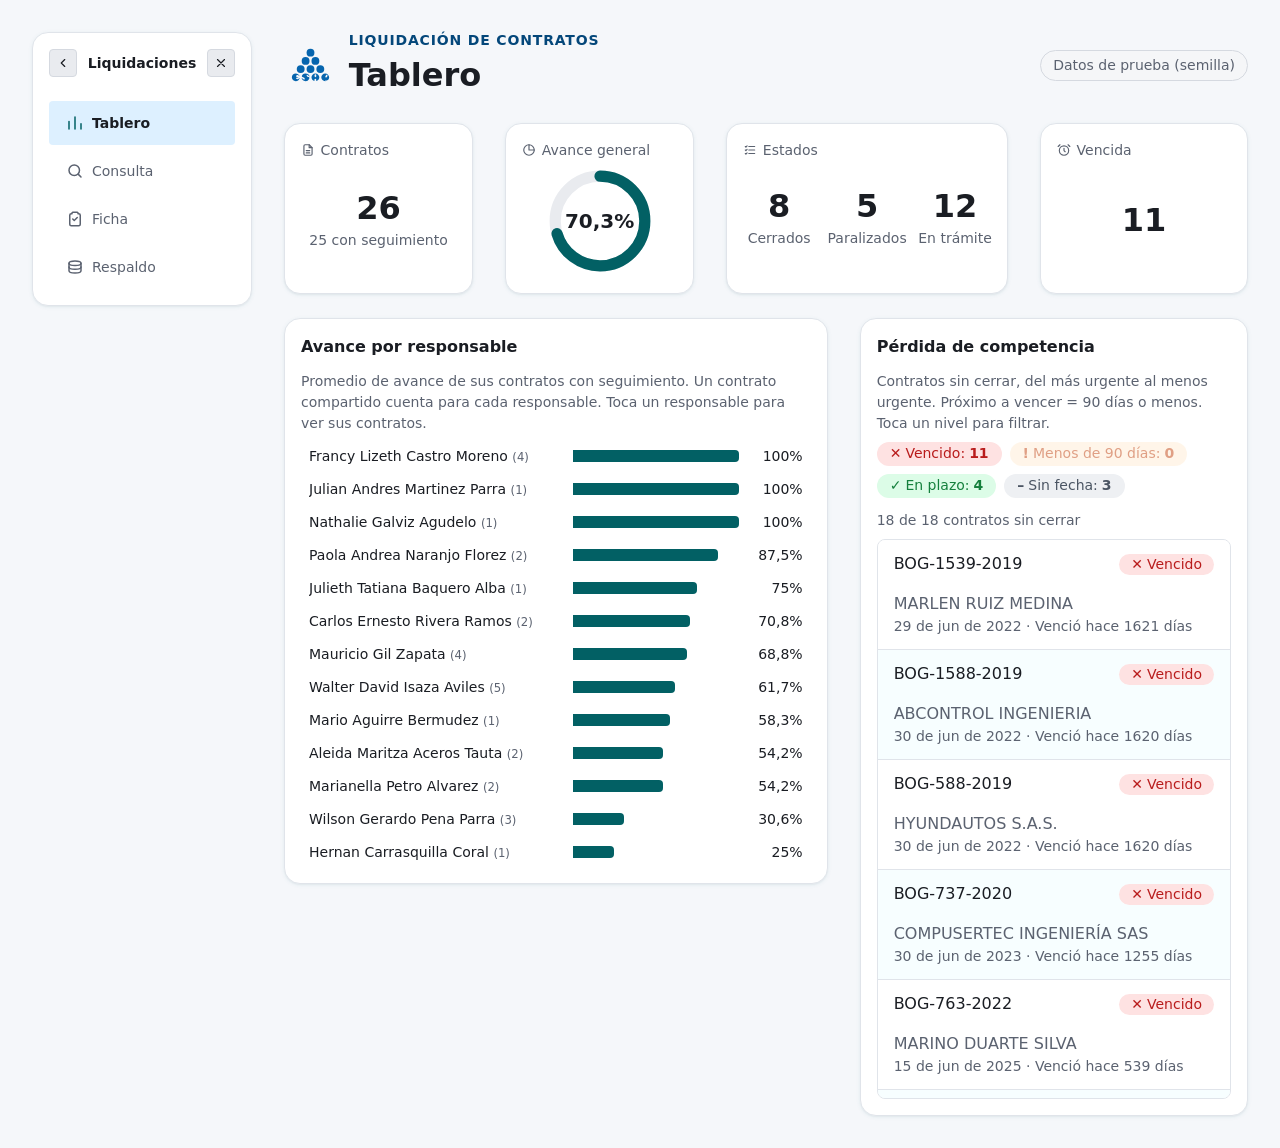
==== commit 69519171: "Liquidaciones_ESAP: post-closure adjustment - "Liquidación de contratos" eyebrow above every page ti" ====
--- a/src/index.html
+++ b/src/index.html
@@ -34,7 +34,8 @@
       <div class="page-brand">
         <!-- Símbolo ESAP, versión color (Kit_Marca_ESAP/kit/logos): fondo blanco permitido, mínimo 32 px en pantalla -->
         <img class="brand-symbol" src="assets/esap_logo_simbolo_color.svg" alt="ESAP" width="53" height="48">
-        <h1 id="page-title">Liquidaciones ESAP</h1>
+        <!-- Antetítulo con el tema de la app sobre el título de cada vista (el lector de pantalla lee ambos) -->
+        <h1><span class="eyebrow">Liquidación de contratos</span> <span id="page-title">Liquidaciones ESAP</span></h1>
       </div>
       <!-- Insignia de origen: enlaza a la vista Respaldo (exportar, importar, restablecer) -->
       <a class="badge" id="data-source" href="#/respaldo" title="Origen de los datos — ir a Respaldo"></a>
--- a/src/styles/app.css
+++ b/src/styles/app.css
@@ -119,6 +119,19 @@
   font-family: var(--font-family-heading);
   font-size: var(--font-size-xl);
   font-weight: var(--font-weight-bold);
+}
+/* Antetítulo: el tema de la app ("Liquidación de contratos") sobre el título de cada vista,
+   en mayúsculas pequeñas y azul oscuro ESAP (#04477A sobre la página #F5F7FA = 8,8:1) */
+.page-head h1 > span { display: block; }
+.page-head h1 .eyebrow {
+  margin-bottom: 2px;
+  font-family: var(--font-family-base, inherit);
+  font-size: var(--font-size-sm);
+  font-weight: 600;
+  letter-spacing: 0.06em;
+  text-transform: uppercase;
+  color: var(--navbar-active-text);
+  line-height: 1.2;
 }
 
 .badge {
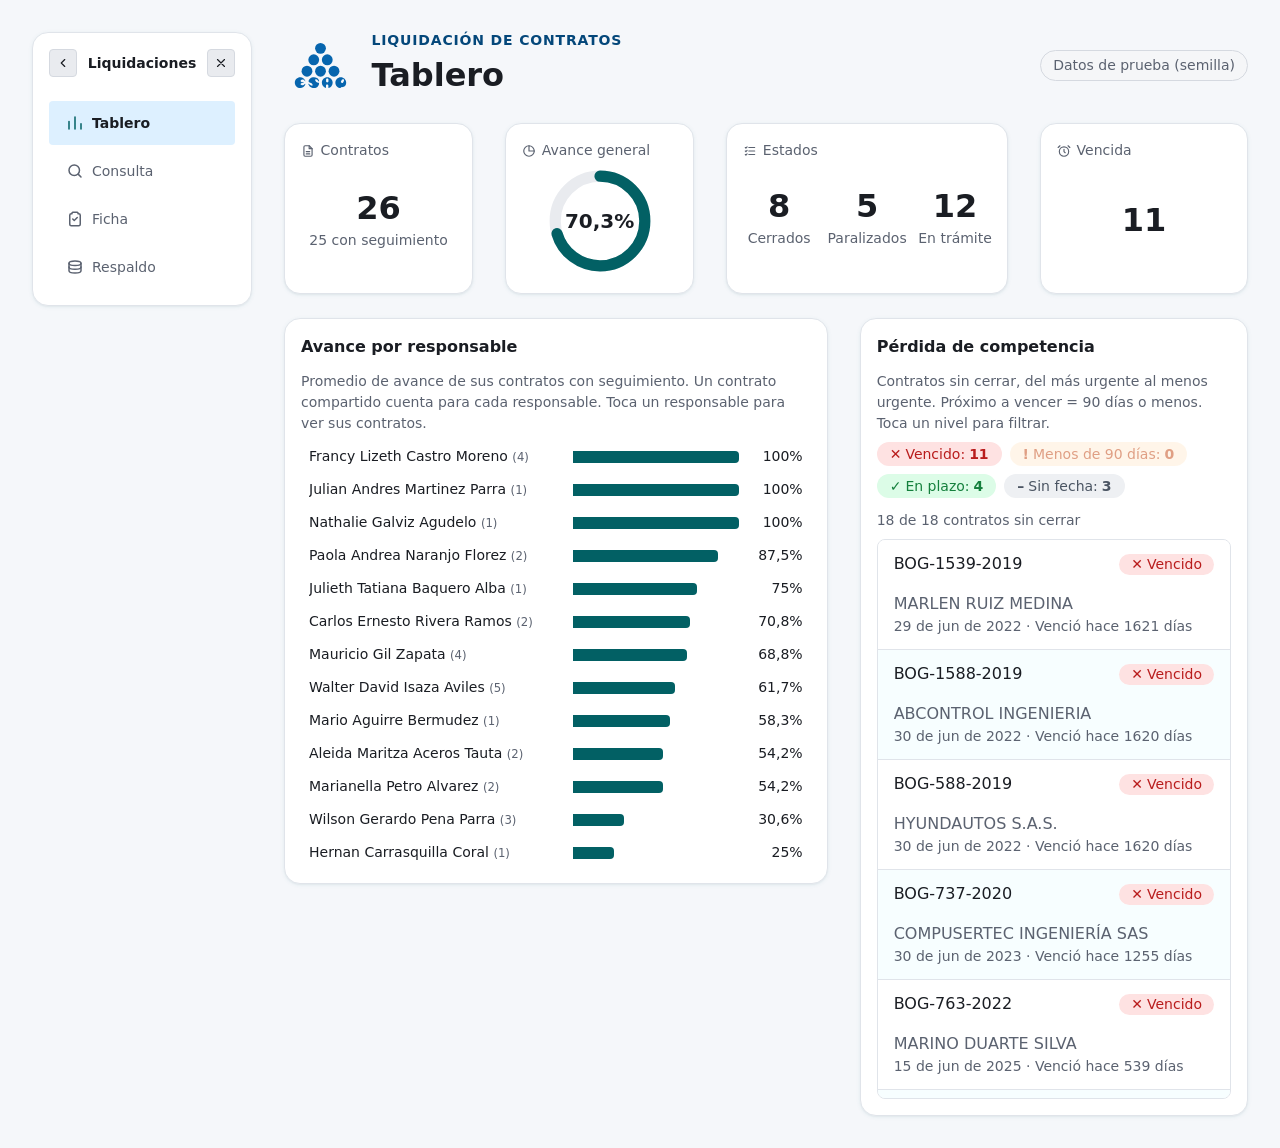
==== commit f43d157a: "Liquidaciones_ESAP: post-closure adjustment - ESAP symbol sized to the eyebrow + title block (browse" ====
--- a/src/index.html
+++ b/src/index.html
@@ -32,8 +32,8 @@
   <main class="main">
     <header class="page-head">
       <div class="page-brand">
-        <!-- Símbolo ESAP, versión color (Kit_Marca_ESAP/kit/logos): fondo blanco permitido, mínimo 32 px en pantalla -->
-        <img class="brand-symbol" src="assets/esap_logo_simbolo_color.svg" alt="ESAP" width="53" height="48">
+        <!-- Símbolo ESAP, versión color (Kit_Marca_ESAP/kit/logos): fondo blanco permitido, mínimo 32 px; alto = antetítulo + título -->
+        <img class="brand-symbol" src="assets/esap_logo_simbolo_color.svg" alt="ESAP" width="73" height="67">
         <!-- Antetítulo con el tema de la app sobre el título de cada vista (el lector de pantalla lee ambos) -->
         <h1><span class="eyebrow">Liquidación de contratos</span> <span id="page-title">Liquidaciones ESAP</span></h1>
       </div>
--- a/src/styles/app.css
+++ b/src/styles/app.css
@@ -112,8 +112,11 @@
 /* Símbolo ESAP a la izquierda del título: el SVG trae margen interno (el dibujo ocupa ~68 % del
    alto), así que 48 px de archivo dejan el dibujo a la altura del título (mínimo de marca: 32 px).
    Ancho proporcional (nunca deformar) y 12 px de separación, más que el área de protección (≈ 7,8 px) */
-.page-brand { display: flex; align-items: center; gap: 12px; min-width: 0; }
-.brand-symbol { height: 48px; width: auto; flex-shrink: 0; }
+/* Símbolo ESAP a la altura del bloque antetítulo + título (67 px): el dibujo ocupa ~68 % de su caja,
+   a 48 px se veía chico frente a las dos líneas (variante B, elegida por Ricardo). Separación 14 px,
+   mayor que el área de protección de la marca a este tamaño (diámetro de un círculo ≈ 10,9 px) */
+.page-brand { display: flex; align-items: center; gap: 14px; min-width: 0; }
+.brand-symbol { height: 67px; width: auto; flex-shrink: 0; }
 .page-head h1 {
   margin: 0;
   font-family: var(--font-family-heading);
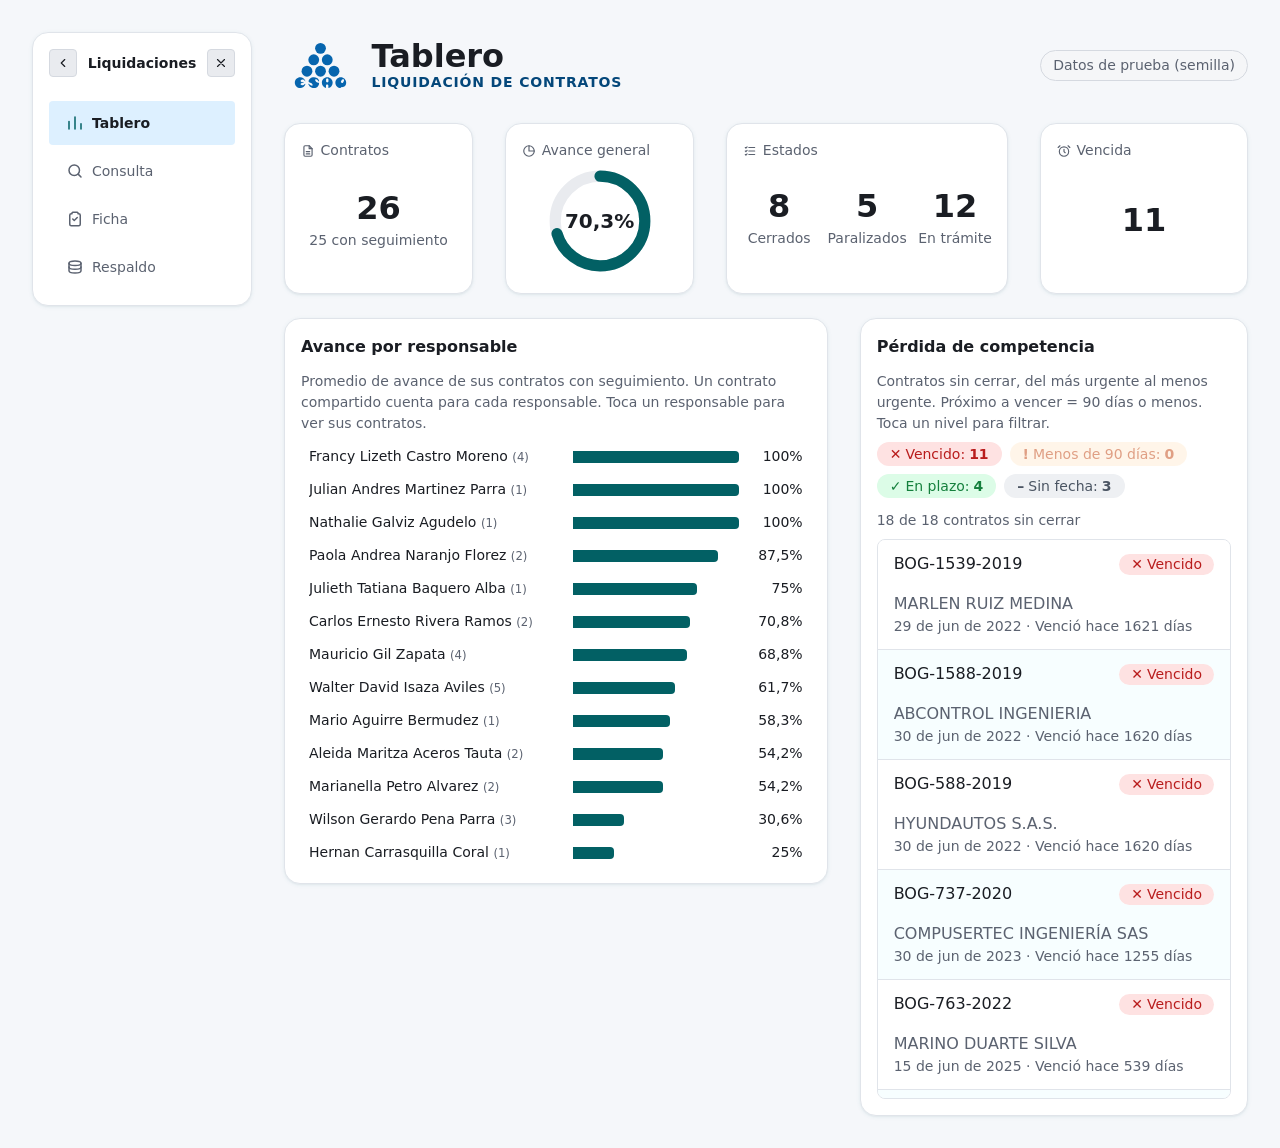
==== commit 5844a8fb: "Liquidaciones_ESAP: post-closure adjustment - title and "Liquidación de contratos" below it fit with" ====
--- a/src/index.html
+++ b/src/index.html
@@ -34,8 +34,8 @@
       <div class="page-brand">
         <!-- Símbolo ESAP, versión color (Kit_Marca_ESAP/kit/logos): fondo blanco permitido, mínimo 32 px; alto = antetítulo + título -->
         <img class="brand-symbol" src="assets/esap_logo_simbolo_color.svg" alt="ESAP" width="73" height="67">
-        <!-- Antetítulo con el tema de la app sobre el título de cada vista (el lector de pantalla lee ambos) -->
-        <h1><span class="eyebrow">Liquidación de contratos</span> <span id="page-title">Liquidaciones ESAP</span></h1>
+        <!-- Título de la vista y, debajo, el tema de la app; ambos dentro del alto del dibujo del símbolo (el lector de pantalla lee los dos) -->
+        <h1><span id="page-title">Liquidaciones ESAP</span> <span class="eyebrow">Liquidación de contratos</span></h1>
       </div>
       <!-- Insignia de origen: enlaza a la vista Respaldo (exportar, importar, restablecer) -->
       <a class="badge" id="data-source" href="#/respaldo" title="Origen de los datos — ir a Respaldo"></a>
--- a/src/styles/app.css
+++ b/src/styles/app.css
@@ -123,18 +123,35 @@
   font-size: var(--font-size-xl);
   font-weight: var(--font-weight-bold);
 }
-/* Antetítulo: el tema de la app ("Liquidación de contratos") sobre el título de cada vista,
-   en mayúsculas pequeñas y azul oscuro ESAP (#04477A sobre la página #F5F7FA = 8,8:1) */
-.page-head h1 > span { display: block; }
+/* Título de la vista y, debajo, el tema de la app ("Liquidación de contratos"), en mayúsculas pequeñas
+   y azul oscuro ESAP (#04477A sobre la página #F5F7FA = 8,8:1). Los dos caben dentro del alto del
+   DIBUJO del símbolo (no de su caja de 67 px; el dibujo va de ~10,5 a ~56 px): el bloque baja 8 px y
+   mide 49 px, con el título arriba y el subtítulo abajo (space-between), así la tinta del título empieza
+   en el círculo superior y la del subtítulo termina con las letras E·S·A·P aunque el título cambie de
+   tamaño (medido por píxeles; validar_app.py lo comprueba en escritorio, celular y 360 px). */
+.page-brand { align-items: flex-start; }
+.page-head h1 {
+  display: flex;
+  flex-direction: column;
+  justify-content: space-between;
+  height: 49px;
+  margin-top: 8px;
+  min-width: 0;
+}
+.page-head h1 > span { display: block; line-height: 1; }
+/* En celular el título se ajusta al ancho para caber en una línea ("Ficha del contrato" no cabía
+   a 32 px en 390 ni a 28 px en 360); puntos suspensivos solo como último recurso */
+@media (max-width: 768px) {
+  #page-title { font-size: clamp(20px, 7vw, 2rem); white-space: nowrap; overflow: hidden; text-overflow: ellipsis; }
+  .page-head h1 .eyebrow { font-size: clamp(11px, 3.6vw, var(--font-size-sm)); white-space: nowrap; }
+}
 .page-head h1 .eyebrow {
-  margin-bottom: 2px;
   font-family: var(--font-family-base, inherit);
   font-size: var(--font-size-sm);
   font-weight: 600;
   letter-spacing: 0.06em;
   text-transform: uppercase;
   color: var(--navbar-active-text);
-  line-height: 1.2;
 }
 
 .badge {
